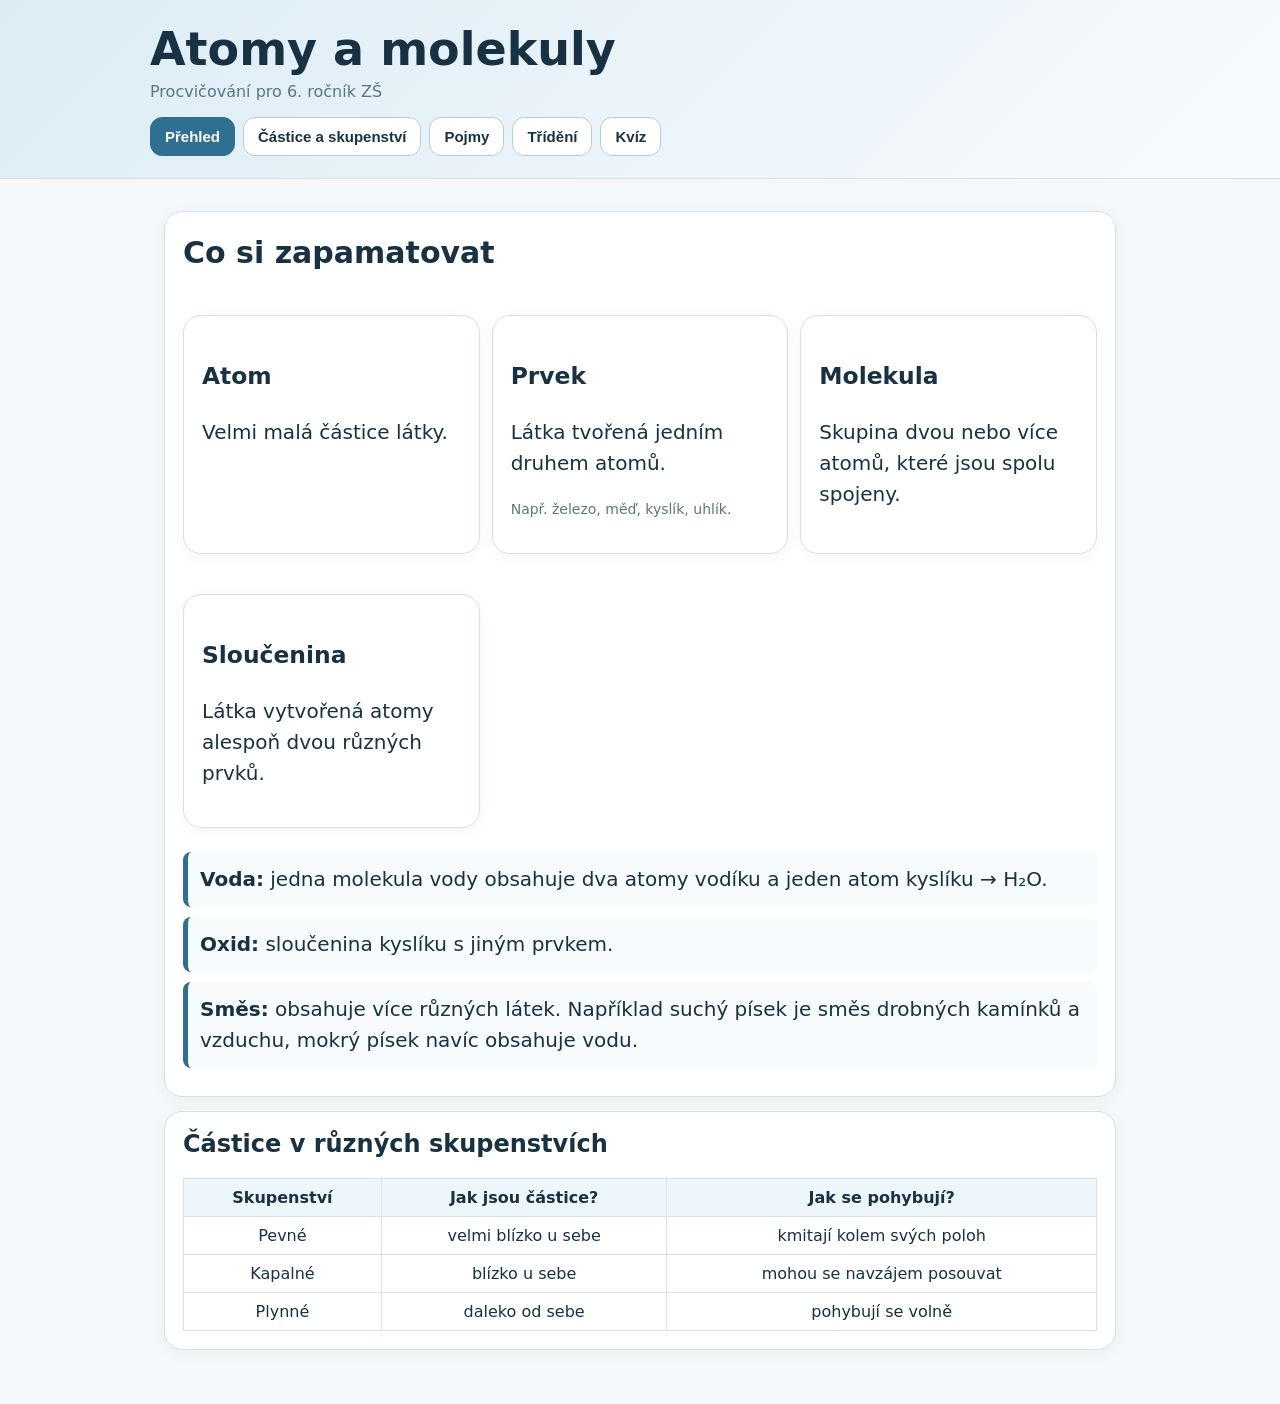
==== atomy.html @ cc0a63c5 "Create atomy.html" ====
<!doctype html>
<html lang="cs">
<head>
<meta charset="utf-8">
<meta name="viewport" content="width=device-width,initial-scale=1">
<title>Atomy a molekuly – procvičování 6. ročník</title>
<style>
:root{--bg:#f4f8fb;--card:#fff;--ink:#183243;--muted:#5f7482;--accent:#2f6f91;--accent2:#dcecf5;--ok:#e8f5ea;--bad:#fdecec;--line:#d6e1e8}
*{box-sizing:border-box}body{margin:0;font-family:system-ui,-apple-system,Segoe UI,Roboto,Arial,sans-serif;background:var(--bg);color:var(--ink)}
header{background:linear-gradient(135deg,#dcecf5,#f8fbfd);border-bottom:1px solid var(--line);padding:22px 16px}header .wrap,main{max-width:980px;margin:auto}
h1{margin:0 0 6px;font-size:clamp(28px,5vw,46px)}.subtitle{color:var(--muted)}nav{display:flex;gap:8px;flex-wrap:wrap;margin-top:16px}
button{border:1px solid #b8ccd8;background:#fff;color:var(--ink);padding:10px 14px;border-radius:12px;font-weight:700;cursor:pointer;font-size:15px}button:hover{background:#eef6fa}button.active{background:var(--accent);color:#fff;border-color:var(--accent)}
main{padding:18px 14px 40px}.panel{display:none}.panel.active{display:block}.card{background:var(--card);border:1px solid var(--line);border-radius:18px;padding:18px;margin:14px 0;box-shadow:0 3px 14px rgba(30,70,90,.05)}
h2{margin-top:0}.grid{display:grid;grid-template-columns:repeat(auto-fit,minmax(230px,1fr));gap:12px}.big{font-size:20px;line-height:1.55}.example{padding:12px;border-left:5px solid var(--accent);background:#f7fbfd;border-radius:8px;margin:10px 0}
.question{font-size:22px;font-weight:800;margin:8px 0 16px}.answers{display:grid;gap:10px}.answer{width:100%;text-align:left}.feedback{margin-top:14px;padding:12px;border-radius:12px;display:none}.feedback.ok{display:block;background:var(--ok);border:1px solid #b9dfbf}.feedback.bad{display:block;background:var(--bad);border:1px solid #efc3c3}.row{display:flex;gap:10px;flex-wrap:wrap;align-items:center}.score{font-weight:800;margin-left:auto}
.particle-box{height:260px;background:#fbfdff;border:1px solid var(--line);border-radius:16px;position:relative;overflow:hidden}.particle{position:absolute;width:18px;height:18px;border-radius:50%;background:#679ab6;border:2px solid #426f88}.state-buttons{display:flex;gap:8px;flex-wrap:wrap;margin-bottom:12px}.state-note{font-weight:700;color:var(--muted);margin-top:10px}.small{font-size:14px;color:var(--muted)}
table{width:100%;border-collapse:collapse}th,td{border:1px solid var(--line);padding:9px;text-align:center}th{background:#edf6fa}@media(max-width:600px){.score{width:100%;margin-left:0}button{flex:1}}
</style>
</head>
<body>
<header><div class="wrap"><h1>Atomy a molekuly</h1><div class="subtitle">Procvičování pro 6. ročník ZŠ</div><nav>
<button class="tab active" data-tab="prehled">Přehled</button><button class="tab" data-tab="castice">Částice a skupenství</button><button class="tab" data-tab="pojmy">Pojmy</button><button class="tab" data-tab="trideni">Třídění</button><button class="tab" data-tab="quiz">Kvíz</button>
</nav></div></header>
<main>
<section id="prehled" class="panel active">
<div class="card big"><h2>Co si zapamatovat</h2><div class="grid">
<div class="card"><h3>Atom</h3><p>Velmi malá částice látky.</p></div>
<div class="card"><h3>Prvek</h3><p>Látka tvořená jedním druhem atomů.</p><p class="small">Např. železo, měď, kyslík, uhlík.</p></div>
<div class="card"><h3>Molekula</h3><p>Skupina dvou nebo více atomů, které jsou spolu spojeny.</p></div>
<div class="card"><h3>Sloučenina</h3><p>Látka vytvořená atomy alespoň dvou různých prvků.</p></div>
</div>
<div class="example"><b>Voda:</b> jedna molekula vody obsahuje dva atomy vodíku a jeden atom kyslíku → H₂O.</div>
<div class="example"><b>Oxid:</b> sloučenina kyslíku s jiným prvkem.</div>
<div class="example"><b>Směs:</b> obsahuje více různých látek. Například suchý písek je směs drobných kamínků a vzduchu, mokrý písek navíc obsahuje vodu.</div></div>
<div class="card"><h2>Částice v různých skupenstvích</h2><table><tr><th>Skupenství</th><th>Jak jsou částice?</th><th>Jak se pohybují?</th></tr><tr><td>Pevné</td><td>velmi blízko u sebe</td><td>kmitají kolem svých poloh</td></tr><tr><td>Kapalné</td><td>blízko u sebe</td><td>mohou se navzájem posouvat</td></tr><tr><td>Plynné</td><td>daleko od sebe</td><td>pohybují se volně</td></tr></table></div>
</section>
<section id="castice" class="panel"><div class="card"><h2>Model částic</h2><p>Vyber skupenství a sleduj jednoduchý model pohybu částic.</p><div class="state-buttons"><button onclick="setState('solid')">Pevné</button><button onclick="setState('liquid')">Kapalné</button><button onclick="setState('gas')">Plynné</button></div><div id="particleBox" class="particle-box"></div><div id="stateNote" class="state-note"></div></div></section>
<section id="pojmy" class="panel"><div class="card"><div class="row"><h2 style="margin:0">Co znamená pojem?</h2><div id="termScore" class="score">0 / 0</div></div><div id="termQuestion" class="question"></div><div id="termAnswers" class="answers"></div><div id="termFeedback" class="feedback"></div><div class="row" style="margin-top:14px"><button onclick="nextTerm()">Další otázka</button></div></div></section>
<section id="trideni" class="panel"><div class="card"><h2>Zařaď správně</h2><p>Rozhodni, zda jde o prvek, sloučeninu, nebo směs.</p><div id="sortItem" class="question"></div><div class="grid"><button onclick="sortAnswer('prvek')">Prvek</button><button onclick="sortAnswer('sloucenina')">Sloučenina</button><button onclick="sortAnswer('smes')">Směs</button></div><div id="sortFeedback" class="feedback"></div><div class="row" style="margin-top:14px"><button onclick="nextSort()">Další</button><div id="sortScore" class="score">0 / 0</div></div></div></section>
<section id="quiz" class="panel"><div class="card"><div class="row"><h2 style="margin:0">Závěrečný kvíz</h2><div id="quizScore" class="score">0 / 0</div></div><div id="quizQuestion" class="question"></div><div id="quizAnswers" class="answers"></div><div id="quizFeedback" class="feedback"></div><div class="row" style="margin-top:14px"><button onclick="nextQuiz()">Další otázka</button><button onclick="resetQuiz()">Začít znovu</button></div></div></section>
</main>
<script>
const tabs=[...document.querySelectorAll('.tab')];tabs.forEach(b=>b.addEventListener('click',()=>{tabs.forEach(x=>x.classList.remove('active'));document.querySelectorAll('.panel').forEach(x=>x.classList.remove('active'));b.classList.add('active');document.getElementById(b.dataset.tab).classList.add('active')}));
let particleTimer=null;function setState(state){clearInterval(particleTimer);const box=document.getElementById('particleBox');box.innerHTML='';const w=box.clientWidth,h=box.clientHeight,parts=[],n=state==='gas'?20:35;for(let i=0;i<n;i++){const p=document.createElement('div');p.className='particle';let x,y,vx,vy;if(state==='solid'){const cols=7;x=25+(i%cols)*45;y=25+Math.floor(i/cols)*42;vx=(Math.random()-.5)*.7;vy=(Math.random()-.5)*.7}else if(state==='liquid'){x=15+Math.random()*(w-45);y=h*.42+Math.random()*(h*.52-30);vx=(Math.random()-.5)*1.4;vy=(Math.random()-.5)*1.1}else{x=10+Math.random()*(w-40);y=10+Math.random()*(h-40);vx=(Math.random()-.5)*3;vy=(Math.random()-.5)*3}p.style.left=x+'px';p.style.top=y+'px';box.appendChild(p);parts.push({el:p,x,y,vx,vy,x0:x,y0:y})}document.getElementById('stateNote').textContent={solid:'Částice jsou těsně u sebe a jen kmitají kolem svých poloh.',liquid:'Částice jsou blízko u sebe, ale mohou se navzájem posouvat.',gas:'Částice jsou daleko od sebe a volně se pohybují po celém prostoru.'}[state];particleTimer=setInterval(()=>{const W=box.clientWidth,H=box.clientHeight;parts.forEach(a=>{if(state==='solid'){a.x=a.x0+Math.sin(Date.now()/120+a.x0)*2.8;a.y=a.y0+Math.cos(Date.now()/130+a.y0)*2.8}else{a.x+=a.vx;a.y+=a.vy;if(a.x<2||a.x>W-22)a.vx*=-1;if(a.y<2||a.y>H-22)a.vy*=-1;if(state==='liquid'&&a.y<H*.38){a.y=H*.38;a.vy=Math.abs(a.vy)}}a.el.style.left=a.x+'px';a.el.style.top=a.y+'px'})},30)}setTimeout(()=>setState('solid'),50);
const termQs=[{q:'Co je atom?',a:['Velmi malá částice látky','Jiný název pro těleso','Druh skupenství'],c:0,e:'Atom je velmi malá stavební částice látky.'},{q:'Co je prvek?',a:['Směs několika látek','Látka tvořená jedním druhem atomů','Skupina různých těles'],c:1,e:'Prvek je látka tvořená jedním druhem atomů.'},{q:'Co je molekula?',a:['Skupina spojených atomů','Jeden jediný neutron','Pevné těleso'],c:0,e:'Molekula je skupina dvou nebo více spojených atomů.'},{q:'Co je sloučenina?',a:['Látka z atomů alespoň dvou různých prvků','Každá směs','Jen plyn'],c:0,e:'Sloučenina je čistá látka vytvořená z více druhů atomů.'},{q:'Co je oxid?',a:['Sloučenina kyslíku s jiným prvkem','Molekula vody','Každý plyn'],c:0,e:'Oxid je sloučenina kyslíku s jiným prvkem.'}];
let ti=-1,tRight=0,tTotal=0,tLocked=false;function nextTerm(){ti=(ti+1)%termQs.length;tLocked=false;const x=termQs[ti];document.getElementById('termQuestion').textContent=x.q;const a=document.getElementById('termAnswers');a.innerHTML='';x.a.forEach((txt,i)=>{const b=document.createElement('button');b.className='answer';b.textContent=txt;b.onclick=()=>answerTerm(i);a.appendChild(b)});document.getElementById('termFeedback').className='feedback'}function answerTerm(i){if(tLocked)return;tLocked=true;tTotal++;const x=termQs[ti],f=document.getElementById('termFeedback');if(i===x.c){tRight++;f.className='feedback ok';f.textContent='Správně. '+x.e}else{f.className='feedback bad';f.textContent='Ještě ne. '+x.e}document.getElementById('termScore').textContent=tRight+' / '+tTotal}nextTerm();
const sortQs=[['železo','prvek'],['měď','prvek'],['kyslík','prvek'],['uhlík','prvek'],['voda','sloucenina'],['oxid uhličitý','sloucenina'],['vzduch','smes'],['žula','smes'],['suchý písek','smes'],['mokré bláto','smes']];let si=-1,sRight=0,sTotal=0,sLocked=false;function nextSort(){si=(si+1)%sortQs.length;sLocked=false;document.getElementById('sortItem').textContent=sortQs[si][0];document.getElementById('sortFeedback').className='feedback'}function sortAnswer(a){if(sLocked)return;sLocked=true;sTotal++;const ok=a===sortQs[si][1],f=document.getElementById('sortFeedback');if(ok){sRight++;f.className='feedback ok';f.textContent='Správně.'}else{f.className='feedback bad';f.textContent='Nesprávně. Správně je: '+({prvek:'prvek',sloucenina:'sloučenina',smes:'směs'}[sortQs[si][1]])+'.'}document.getElementById('sortScore').textContent=sRight+' / '+sTotal}nextSort();
const quizQs=[{q:'Které tvrzení o částicích pevné látky je správné?',a:['Jsou daleko od sebe','Jsou těsně u sebe a kmitají kolem svých poloh','Volně létají po celé nádobě'],c:1,e:'V pevné látce jsou částice velmi blízko u sebe a kmitají.'},{q:'Jak se chovají částice kapaliny?',a:['Mohou se navzájem posouvat','Jsou pevně uzamčené na místě','Jsou velmi daleko od sebe'],c:0,e:'Částice kapaliny jsou blízko u sebe, ale mohou se navzájem posouvat.'},{q:'Proč může plyn snadno měnit objem?',a:['Protože jeho částice jsou daleko od sebe','Protože nemá žádné částice','Protože je vždy teplý'],c:0,e:'Mezi částicemi plynu jsou velké mezery.'},{q:'Co tvoří molekulu vody H₂O?',a:['2 atomy kyslíku a 1 atom vodíku','2 atomy vodíku a 1 atom kyslíku','3 atomy vodíku'],c:1,e:'H₂O znamená dva atomy vodíku a jeden atom kyslíku.'},{q:'Která možnost je prvek?',a:['voda','žula','měď'],c:2,e:'Měď je chemický prvek.'},{q:'Která možnost je směs?',a:['vzduch','kyslík','železo'],c:0,e:'Vzduch je směs několika plynů.'},{q:'Která možnost je sloučenina?',a:['uhlík','voda','měď'],c:1,e:'Voda je sloučenina vodíku a kyslíku.'},{q:'Co je molekula?',a:['Jedna libovolná částice bez vazby','Skupina spojených atomů','Velmi malé těleso viditelné okem'],c:1,e:'Molekula je skupina atomů, které jsou spolu spojeny.'},{q:'Jaký je rozdíl mezi prvkem a sloučeninou?',a:['Prvek má jeden druh atomů, sloučenina více druhů','Žádný','Prvek je vždy pevný'],c:0,e:'Prvek tvoří jeden druh atomů, sloučeninu atomy více prvků.'},{q:'Co je oxid?',a:['Každá směs plynů','Sloučenina kyslíku s jiným prvkem','Jiný název pro atom'],c:1,e:'Oxid je sloučenina kyslíku s jiným prvkem.'}];let qi=-1,qRight=0,qTotal=0,qLocked=false;function nextQuiz(){qi=(qi+1)%quizQs.length;qLocked=false;const x=quizQs[qi];document.getElementById('quizQuestion').textContent=(qi+1)+'. '+x.q;const a=document.getElementById('quizAnswers');a.innerHTML='';x.a.forEach((txt,i)=>{const b=document.createElement('button');b.className='answer';b.textContent=txt;b.onclick=()=>answerQuiz(i);a.appendChild(b)});document.getElementById('quizFeedback').className='feedback'}function answerQuiz(i){if(qLocked)return;qLocked=true;qTotal++;const x=quizQs[qi],f=document.getElementById('quizFeedback');if(i===x.c){qRight++;f.className='feedback ok';f.textContent='Správně. '+x.e}else{f.className='feedback bad';f.textContent='Nesprávně. '+x.e}document.getElementById('quizScore').textContent=qRight+' / '+qTotal}function resetQuiz(){qi=-1;qRight=0;qTotal=0;document.getElementById('quizScore').textContent='0 / 0';nextQuiz()}nextQuiz();
</script>
</body></html>
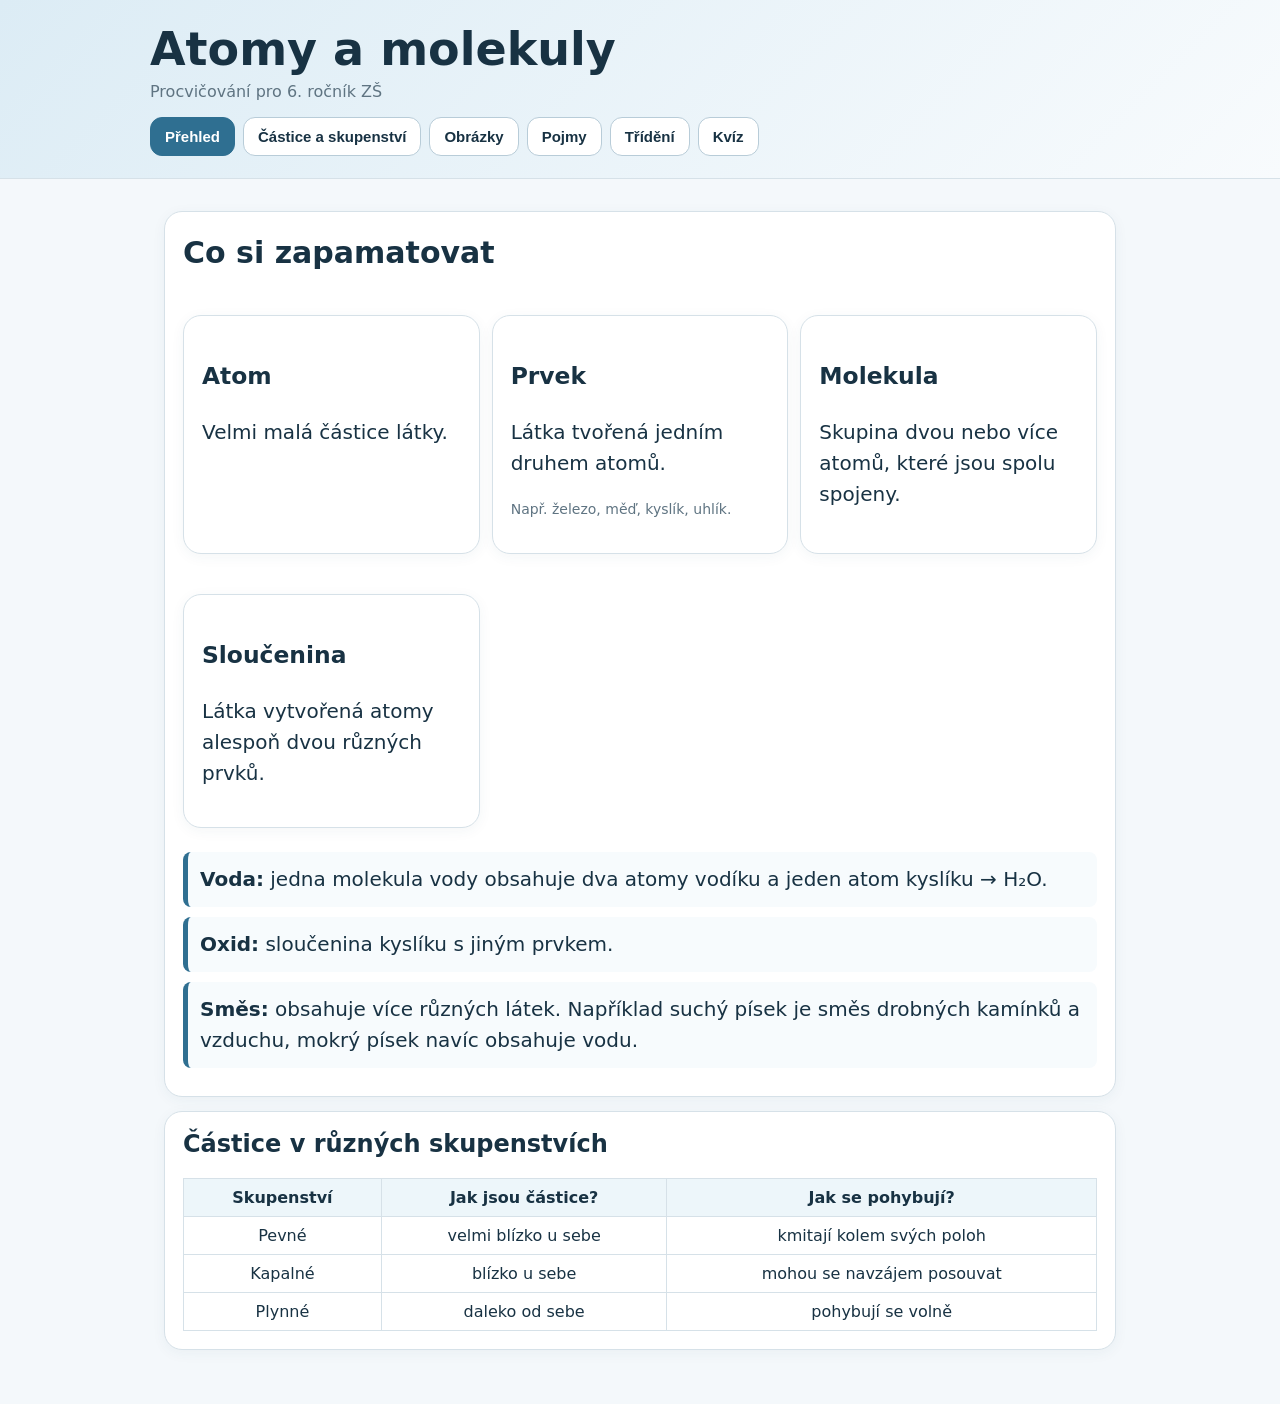
==== commit 54bde67d: "Update atomy.html" ====
--- a/atomy.html
+++ b/atomy.html
@@ -15,11 +15,16 @@
 .question{font-size:22px;font-weight:800;margin:8px 0 16px}.answers{display:grid;gap:10px}.answer{width:100%;text-align:left}.feedback{margin-top:14px;padding:12px;border-radius:12px;display:none}.feedback.ok{display:block;background:var(--ok);border:1px solid #b9dfbf}.feedback.bad{display:block;background:var(--bad);border:1px solid #efc3c3}.row{display:flex;gap:10px;flex-wrap:wrap;align-items:center}.score{font-weight:800;margin-left:auto}
 .particle-box{height:260px;background:#fbfdff;border:1px solid var(--line);border-radius:16px;position:relative;overflow:hidden}.particle{position:absolute;width:18px;height:18px;border-radius:50%;background:#679ab6;border:2px solid #426f88}.state-buttons{display:flex;gap:8px;flex-wrap:wrap;margin-bottom:12px}.state-note{font-weight:700;color:var(--muted);margin-top:10px}.small{font-size:14px;color:var(--muted)}
 table{width:100%;border-collapse:collapse}th,td{border:1px solid var(--line);padding:9px;text-align:center}th{background:#edf6fa}@media(max-width:600px){.score{width:100%;margin-left:0}button{flex:1}}
+
+.iframe-grid{display:grid;grid-template-columns:repeat(auto-fit,minmax(280px,1fr));gap:14px}
+.visual-frame{width:100%;height:330px;border:1px solid var(--line);border-radius:16px;background:#fff}
+.visual-caption{font-weight:800;margin:8px 2px 0}
+.visual-note{font-size:14px;color:var(--muted);margin:3px 2px 0}
 </style>
 </head>
 <body>
 <header><div class="wrap"><h1>Atomy a molekuly</h1><div class="subtitle">Procvičování pro 6. ročník ZŠ</div><nav>
-<button class="tab active" data-tab="prehled">Přehled</button><button class="tab" data-tab="castice">Částice a skupenství</button><button class="tab" data-tab="pojmy">Pojmy</button><button class="tab" data-tab="trideni">Třídění</button><button class="tab" data-tab="quiz">Kvíz</button>
+<button class="tab active" data-tab="prehled">Přehled</button><button class="tab" data-tab="castice">Částice a skupenství</button><button class="tab" data-tab="obrazky">Obrázky</button><button class="tab" data-tab="pojmy">Pojmy</button><button class="tab" data-tab="trideni">Třídění</button><button class="tab" data-tab="quiz">Kvíz</button>
 </nav></div></header>
 <main>
 <section id="prehled" class="panel active">
@@ -35,6 +40,107 @@
 <div class="card"><h2>Částice v různých skupenstvích</h2><table><tr><th>Skupenství</th><th>Jak jsou částice?</th><th>Jak se pohybují?</th></tr><tr><td>Pevné</td><td>velmi blízko u sebe</td><td>kmitají kolem svých poloh</td></tr><tr><td>Kapalné</td><td>blízko u sebe</td><td>mohou se navzájem posouvat</td></tr><tr><td>Plynné</td><td>daleko od sebe</td><td>pohybují se volně</td></tr></table></div>
 </section>
 <section id="castice" class="panel"><div class="card"><h2>Model částic</h2><p>Vyber skupenství a sleduj jednoduchý model pohybu částic.</p><div class="state-buttons"><button onclick="setState('solid')">Pevné</button><button onclick="setState('liquid')">Kapalné</button><button onclick="setState('gas')">Plynné</button></div><div id="particleBox" class="particle-box"></div><div id="stateNote" class="state-note"></div></div></section>
+
+<section id="obrazky" class="panel">
+  <div class="card">
+    <h2>Obrázky a modely</h2>
+    <p>Každý obrázek je vložený do samostatného <b>iframe</b>. Jsou to vlastní schematické modely, takže aplikace nepotřebuje načítat obrázky z cizích webů.</p>
+    <div class="iframe-grid">
+      <div><iframe class="visual-frame" loading="lazy" title="Model atomu" sandbox="" srcdoc="&lt;!doctype html&gt;
+&lt;html lang=&quot;cs&quot;&gt;&lt;head&gt;&lt;meta charset=&quot;utf-8&quot;&gt;
+&lt;style&gt;
+*{box-sizing:border-box} body{margin:0;font-family:Arial,sans-serif;background:#fbfdff;color:#183243}
+.wrap{height:100vh;display:flex;flex-direction:column;align-items:center;justify-content:center;padding:12px}
+h2{margin:0 0 8px;font-size:20px} p{margin:8px 0 0;text-align:center;font-size:14px;line-height:1.35;color:#536b79}
+svg{width:100%;max-width:420px;height:220px}
+.label{font:700 16px Arial;fill:#183243} .small{font:13px Arial;fill:#536b79}
+&lt;/style&gt;&lt;/head&gt;&lt;body&gt;&lt;div class=&quot;wrap&quot;&gt;&lt;h2&gt;Model atomu&lt;/h2&gt;
+&lt;svg viewBox=&quot;0 0 420 220&quot; role=&quot;img&quot; aria-label=&quot;Jednoduchý model atomu&quot;&gt;
+  &lt;ellipse cx=&quot;210&quot; cy=&quot;112&quot; rx=&quot;130&quot; ry=&quot;46&quot; fill=&quot;none&quot; stroke=&quot;#7aa6bd&quot; stroke-width=&quot;3&quot;/&gt;
+  &lt;ellipse cx=&quot;210&quot; cy=&quot;112&quot; rx=&quot;130&quot; ry=&quot;46&quot; fill=&quot;none&quot; stroke=&quot;#7aa6bd&quot; stroke-width=&quot;3&quot; transform=&quot;rotate(60 210 112)&quot;/&gt;
+  &lt;ellipse cx=&quot;210&quot; cy=&quot;112&quot; rx=&quot;130&quot; ry=&quot;46&quot; fill=&quot;none&quot; stroke=&quot;#7aa6bd&quot; stroke-width=&quot;3&quot; transform=&quot;rotate(-60 210 112)&quot;/&gt;
+  &lt;circle cx=&quot;210&quot; cy=&quot;112&quot; r=&quot;30&quot; fill=&quot;#e96f5d&quot;/&gt;
+  &lt;circle cx=&quot;200&quot; cy=&quot;104&quot; r=&quot;9&quot; fill=&quot;#f5c451&quot;/&gt;&lt;circle cx=&quot;220&quot; cy=&quot;102&quot; r=&quot;9&quot; fill=&quot;#f5c451&quot;/&gt;&lt;circle cx=&quot;210&quot; cy=&quot;122&quot; r=&quot;9&quot; fill=&quot;#f5c451&quot;/&gt;
+  &lt;circle cx=&quot;340&quot; cy=&quot;112&quot; r=&quot;9&quot; fill=&quot;#4b8fbd&quot;/&gt;
+  &lt;circle cx=&quot;145&quot; cy=&quot;0&quot; r=&quot;9&quot; fill=&quot;#4b8fbd&quot; transform=&quot;rotate(60 210 112)&quot;/&gt;
+  &lt;circle cx=&quot;145&quot; cy=&quot;0&quot; r=&quot;9&quot; fill=&quot;#4b8fbd&quot; transform=&quot;rotate(-60 210 112)&quot;/&gt;
+  &lt;text x=&quot;210&quot; y=&quot;170&quot; text-anchor=&quot;middle&quot; class=&quot;small&quot;&gt;schematický model atomu&lt;/text&gt;
+&lt;/svg&gt;
+&lt;p&gt;Atom je velmi malá částice látky. Obrázek je pouze zjednodušený model.&lt;/p&gt;&lt;/div&gt;&lt;/body&gt;&lt;/html&gt;"></iframe><div class="visual-caption">Model atomu</div><div class="visual-note">Atom je velmi malá částice látky. Obrázek je pouze zjednodušený model.</div></div><div><iframe class="visual-frame" loading="lazy" title="Molekula vody" sandbox="" srcdoc="&lt;!doctype html&gt;
+&lt;html lang=&quot;cs&quot;&gt;&lt;head&gt;&lt;meta charset=&quot;utf-8&quot;&gt;
+&lt;style&gt;
+*{box-sizing:border-box} body{margin:0;font-family:Arial,sans-serif;background:#fbfdff;color:#183243}
+.wrap{height:100vh;display:flex;flex-direction:column;align-items:center;justify-content:center;padding:12px}
+h2{margin:0 0 8px;font-size:20px} p{margin:8px 0 0;text-align:center;font-size:14px;line-height:1.35;color:#536b79}
+svg{width:100%;max-width:420px;height:220px}
+.label{font:700 16px Arial;fill:#183243} .small{font:13px Arial;fill:#536b79}
+&lt;/style&gt;&lt;/head&gt;&lt;body&gt;&lt;div class=&quot;wrap&quot;&gt;&lt;h2&gt;Molekula vody&lt;/h2&gt;
+&lt;svg viewBox=&quot;0 0 420 220&quot; role=&quot;img&quot; aria-label=&quot;Model molekuly vody&quot;&gt;
+  &lt;line x1=&quot;210&quot; y1=&quot;115&quot; x2=&quot;125&quot; y2=&quot;65&quot; stroke=&quot;#7896a8&quot; stroke-width=&quot;14&quot; stroke-linecap=&quot;round&quot;/&gt;
+  &lt;line x1=&quot;210&quot; y1=&quot;115&quot; x2=&quot;295&quot; y2=&quot;65&quot; stroke=&quot;#7896a8&quot; stroke-width=&quot;14&quot; stroke-linecap=&quot;round&quot;/&gt;
+  &lt;circle cx=&quot;210&quot; cy=&quot;120&quot; r=&quot;48&quot; fill=&quot;#e85f53&quot;/&gt;
+  &lt;circle cx=&quot;118&quot; cy=&quot;60&quot; r=&quot;32&quot; fill=&quot;#f2f4f5&quot; stroke=&quot;#b8c8d2&quot; stroke-width=&quot;3&quot;/&gt;
+  &lt;circle cx=&quot;302&quot; cy=&quot;60&quot; r=&quot;32&quot; fill=&quot;#f2f4f5&quot; stroke=&quot;#b8c8d2&quot; stroke-width=&quot;3&quot;/&gt;
+  &lt;text x=&quot;210&quot; y=&quot;127&quot; text-anchor=&quot;middle&quot; class=&quot;label&quot; fill=&quot;white&quot;&gt;O&lt;/text&gt;
+  &lt;text x=&quot;118&quot; y=&quot;67&quot; text-anchor=&quot;middle&quot; class=&quot;label&quot;&gt;H&lt;/text&gt;
+  &lt;text x=&quot;302&quot; y=&quot;67&quot; text-anchor=&quot;middle&quot; class=&quot;label&quot;&gt;H&lt;/text&gt;
+  &lt;text x=&quot;210&quot; y=&quot;200&quot; text-anchor=&quot;middle&quot; class=&quot;label&quot;&gt;H₂O = 2× vodík + 1× kyslík&lt;/text&gt;
+&lt;/svg&gt;
+&lt;p&gt;Jedna molekula vody obsahuje dva atomy vodíku a jeden atom kyslíku.&lt;/p&gt;&lt;/div&gt;&lt;/body&gt;&lt;/html&gt;"></iframe><div class="visual-caption">Molekula vody</div><div class="visual-note">Jedna molekula vody obsahuje dva atomy vodíku a jeden atom kyslíku.</div></div><div><iframe class="visual-frame" loading="lazy" title="Částice a skupenství" sandbox="" srcdoc="&lt;!doctype html&gt;
+&lt;html lang=&quot;cs&quot;&gt;&lt;head&gt;&lt;meta charset=&quot;utf-8&quot;&gt;
+&lt;style&gt;
+*{box-sizing:border-box} body{margin:0;font-family:Arial,sans-serif;background:#fbfdff;color:#183243}
+.wrap{height:100vh;display:flex;flex-direction:column;align-items:center;justify-content:center;padding:12px}
+h2{margin:0 0 8px;font-size:20px} p{margin:8px 0 0;text-align:center;font-size:14px;line-height:1.35;color:#536b79}
+svg{width:100%;max-width:420px;height:220px}
+.label{font:700 16px Arial;fill:#183243} .small{font:13px Arial;fill:#536b79}
+&lt;/style&gt;&lt;/head&gt;&lt;body&gt;&lt;div class=&quot;wrap&quot;&gt;&lt;h2&gt;Částice a skupenství&lt;/h2&gt;
+&lt;svg viewBox=&quot;0 0 420 220&quot; role=&quot;img&quot; aria-label=&quot;Částice v pevném, kapalném a plynném skupenství&quot;&gt;
+  &lt;rect x=&quot;8&quot; y=&quot;28&quot; width=&quot;125&quot; height=&quot;150&quot; rx=&quot;10&quot; fill=&quot;#f4f9fc&quot; stroke=&quot;#b8ccd8&quot;/&gt;
+  &lt;rect x=&quot;147&quot; y=&quot;28&quot; width=&quot;125&quot; height=&quot;150&quot; rx=&quot;10&quot; fill=&quot;#f4f9fc&quot; stroke=&quot;#b8ccd8&quot;/&gt;
+  &lt;rect x=&quot;286&quot; y=&quot;28&quot; width=&quot;125&quot; height=&quot;150&quot; rx=&quot;10&quot; fill=&quot;#f4f9fc&quot; stroke=&quot;#b8ccd8&quot;/&gt;
+  &lt;text x=&quot;70&quot; y=&quot;20&quot; text-anchor=&quot;middle&quot; class=&quot;label&quot;&gt;pevné&lt;/text&gt;
+  &lt;text x=&quot;209&quot; y=&quot;20&quot; text-anchor=&quot;middle&quot; class=&quot;label&quot;&gt;kapalné&lt;/text&gt;
+  &lt;text x=&quot;348&quot; y=&quot;20&quot; text-anchor=&quot;middle&quot; class=&quot;label&quot;&gt;plynné&lt;/text&gt;
+  &lt;g fill=&quot;#679ab6&quot; stroke=&quot;#426f88&quot;&gt;
+    &lt;circle cx=&quot;38&quot; cy=&quot;72&quot; r=&quot;11&quot;/&gt;&lt;circle cx=&quot;70&quot; cy=&quot;72&quot; r=&quot;11&quot;/&gt;&lt;circle cx=&quot;102&quot; cy=&quot;72&quot; r=&quot;11&quot;/&gt;
+    &lt;circle cx=&quot;38&quot; cy=&quot;104&quot; r=&quot;11&quot;/&gt;&lt;circle cx=&quot;70&quot; cy=&quot;104&quot; r=&quot;11&quot;/&gt;&lt;circle cx=&quot;102&quot; cy=&quot;104&quot; r=&quot;11&quot;/&gt;
+    &lt;circle cx=&quot;38&quot; cy=&quot;136&quot; r=&quot;11&quot;/&gt;&lt;circle cx=&quot;70&quot; cy=&quot;136&quot; r=&quot;11&quot;/&gt;&lt;circle cx=&quot;102&quot; cy=&quot;136&quot; r=&quot;11&quot;/&gt;
+    &lt;circle cx=&quot;170&quot; cy=&quot;126&quot; r=&quot;11&quot;/&gt;&lt;circle cx=&quot;202&quot; cy=&quot;131&quot; r=&quot;11&quot;/&gt;&lt;circle cx=&quot;235&quot; cy=&quot;123&quot; r=&quot;11&quot;/&gt;
+    &lt;circle cx=&quot;183&quot; cy=&quot;97&quot; r=&quot;11&quot;/&gt;&lt;circle cx=&quot;218&quot; cy=&quot;99&quot; r=&quot;11&quot;/&gt;&lt;circle cx=&quot;248&quot; cy=&quot;106&quot; r=&quot;11&quot;/&gt;
+    &lt;circle cx=&quot;166&quot; cy=&quot;153&quot; r=&quot;11&quot;/&gt;&lt;circle cx=&quot;199&quot; cy=&quot;157&quot; r=&quot;11&quot;/&gt;&lt;circle cx=&quot;233&quot; cy=&quot;151&quot; r=&quot;11&quot;/&gt;
+    &lt;circle cx=&quot;310&quot; cy=&quot;55&quot; r=&quot;11&quot;/&gt;&lt;circle cx=&quot;382&quot; cy=&quot;69&quot; r=&quot;11&quot;/&gt;&lt;circle cx=&quot;342&quot; cy=&quot;106&quot; r=&quot;11&quot;/&gt;
+    &lt;circle cx=&quot;302&quot; cy=&quot;146&quot; r=&quot;11&quot;/&gt;&lt;circle cx=&quot;389&quot; cy=&quot;151&quot; r=&quot;11&quot;/&gt;&lt;circle cx=&quot;365&quot; cy=&quot;42&quot; r=&quot;11&quot;/&gt;
+  &lt;/g&gt;
+&lt;/svg&gt;
+&lt;p&gt;Pevná látka: částice těsně u sebe. Kapalina: blízko u sebe a posouvají se. Plyn: částice daleko od sebe.&lt;/p&gt;&lt;/div&gt;&lt;/body&gt;&lt;/html&gt;"></iframe><div class="visual-caption">Částice a skupenství</div><div class="visual-note">Pevná látka: částice těsně u sebe. Kapalina: blízko u sebe a posouvají se. Plyn: částice daleko od sebe.</div></div><div><iframe class="visual-frame" loading="lazy" title="Prvek × sloučenina × směs" sandbox="" srcdoc="&lt;!doctype html&gt;
+&lt;html lang=&quot;cs&quot;&gt;&lt;head&gt;&lt;meta charset=&quot;utf-8&quot;&gt;
+&lt;style&gt;
+*{box-sizing:border-box} body{margin:0;font-family:Arial,sans-serif;background:#fbfdff;color:#183243}
+.wrap{height:100vh;display:flex;flex-direction:column;align-items:center;justify-content:center;padding:12px}
+h2{margin:0 0 8px;font-size:20px} p{margin:8px 0 0;text-align:center;font-size:14px;line-height:1.35;color:#536b79}
+svg{width:100%;max-width:420px;height:220px}
+.label{font:700 16px Arial;fill:#183243} .small{font:13px Arial;fill:#536b79}
+&lt;/style&gt;&lt;/head&gt;&lt;body&gt;&lt;div class=&quot;wrap&quot;&gt;&lt;h2&gt;Prvek × sloučenina × směs&lt;/h2&gt;
+&lt;svg viewBox=&quot;0 0 420 220&quot; role=&quot;img&quot; aria-label=&quot;Rozdíl mezi prvkem, sloučeninou a směsí&quot;&gt;
+  &lt;text x=&quot;70&quot; y=&quot;25&quot; text-anchor=&quot;middle&quot; class=&quot;label&quot;&gt;prvek&lt;/text&gt;
+  &lt;text x=&quot;210&quot; y=&quot;25&quot; text-anchor=&quot;middle&quot; class=&quot;label&quot;&gt;sloučenina&lt;/text&gt;
+  &lt;text x=&quot;350&quot; y=&quot;25&quot; text-anchor=&quot;middle&quot; class=&quot;label&quot;&gt;směs&lt;/text&gt;
+  &lt;rect x=&quot;10&quot; y=&quot;35&quot; width=&quot;120&quot; height=&quot;150&quot; rx=&quot;10&quot; fill=&quot;#f7fbfd&quot; stroke=&quot;#b8ccd8&quot;/&gt;
+  &lt;g fill=&quot;#679ab6&quot;&gt;&lt;circle cx=&quot;45&quot; cy=&quot;75&quot; r=&quot;14&quot;/&gt;&lt;circle cx=&quot;90&quot; cy=&quot;75&quot; r=&quot;14&quot;/&gt;&lt;circle cx=&quot;45&quot; cy=&quot;125&quot; r=&quot;14&quot;/&gt;&lt;circle cx=&quot;90&quot; cy=&quot;125&quot; r=&quot;14&quot;/&gt;&lt;/g&gt;
+  &lt;rect x=&quot;150&quot; y=&quot;35&quot; width=&quot;120&quot; height=&quot;150&quot; rx=&quot;10&quot; fill=&quot;#f7fbfd&quot; stroke=&quot;#b8ccd8&quot;/&gt;
+  &lt;g stroke=&quot;#7896a8&quot; stroke-width=&quot;6&quot;&gt;&lt;line x1=&quot;184&quot; y1=&quot;77&quot; x2=&quot;220&quot; y2=&quot;77&quot;/&gt;&lt;line x1=&quot;184&quot; y1=&quot;130&quot; x2=&quot;220&quot; y2=&quot;130&quot;/&gt;&lt;/g&gt;
+  &lt;circle cx=&quot;180&quot; cy=&quot;77&quot; r=&quot;14&quot; fill=&quot;#679ab6&quot;/&gt;&lt;circle cx=&quot;224&quot; cy=&quot;77&quot; r=&quot;14&quot; fill=&quot;#e85f53&quot;/&gt;
+  &lt;circle cx=&quot;180&quot; cy=&quot;130&quot; r=&quot;14&quot; fill=&quot;#679ab6&quot;/&gt;&lt;circle cx=&quot;224&quot; cy=&quot;130&quot; r=&quot;14&quot; fill=&quot;#e85f53&quot;/&gt;
+  &lt;rect x=&quot;290&quot; y=&quot;35&quot; width=&quot;120&quot; height=&quot;150&quot; rx=&quot;10&quot; fill=&quot;#f7fbfd&quot; stroke=&quot;#b8ccd8&quot;/&gt;
+  &lt;circle cx=&quot;320&quot; cy=&quot;72&quot; r=&quot;14&quot; fill=&quot;#679ab6&quot;/&gt;&lt;circle cx=&quot;372&quot; cy=&quot;62&quot; r=&quot;14&quot; fill=&quot;#e85f53&quot;/&gt;
+  &lt;circle cx=&quot;345&quot; cy=&quot;110&quot; r=&quot;14&quot; fill=&quot;#f5c451&quot;/&gt;&lt;circle cx=&quot;390&quot; cy=&quot;138&quot; r=&quot;14&quot; fill=&quot;#679ab6&quot;/&gt;
+  &lt;circle cx=&quot;315&quot; cy=&quot;150&quot; r=&quot;14&quot; fill=&quot;#e85f53&quot;/&gt;
+&lt;/svg&gt;
+&lt;p&gt;Stejná barva znamená stejný druh atomu. Sloučenina obsahuje spojené různé atomy, směs obsahuje různé částice vedle sebe.&lt;/p&gt;&lt;/div&gt;&lt;/body&gt;&lt;/html&gt;"></iframe><div class="visual-caption">Prvek × sloučenina × směs</div><div class="visual-note">Stejná barva znamená stejný druh atomu. Sloučenina obsahuje spojené různé atomy, směs obsahuje různé částice vedle sebe.</div></div>
+    </div>
+  </div>
+</section>
 <section id="pojmy" class="panel"><div class="card"><div class="row"><h2 style="margin:0">Co znamená pojem?</h2><div id="termScore" class="score">0 / 0</div></div><div id="termQuestion" class="question"></div><div id="termAnswers" class="answers"></div><div id="termFeedback" class="feedback"></div><div class="row" style="margin-top:14px"><button onclick="nextTerm()">Další otázka</button></div></div></section>
 <section id="trideni" class="panel"><div class="card"><h2>Zařaď správně</h2><p>Rozhodni, zda jde o prvek, sloučeninu, nebo směs.</p><div id="sortItem" class="question"></div><div class="grid"><button onclick="sortAnswer('prvek')">Prvek</button><button onclick="sortAnswer('sloucenina')">Sloučenina</button><button onclick="sortAnswer('smes')">Směs</button></div><div id="sortFeedback" class="feedback"></div><div class="row" style="margin-top:14px"><button onclick="nextSort()">Další</button><div id="sortScore" class="score">0 / 0</div></div></div></section>
 <section id="quiz" class="panel"><div class="card"><div class="row"><h2 style="margin:0">Závěrečný kvíz</h2><div id="quizScore" class="score">0 / 0</div></div><div id="quizQuestion" class="question"></div><div id="quizAnswers" class="answers"></div><div id="quizFeedback" class="feedback"></div><div class="row" style="margin-top:14px"><button onclick="nextQuiz()">Další otázka</button><button onclick="resetQuiz()">Začít znovu</button></div></div></section>
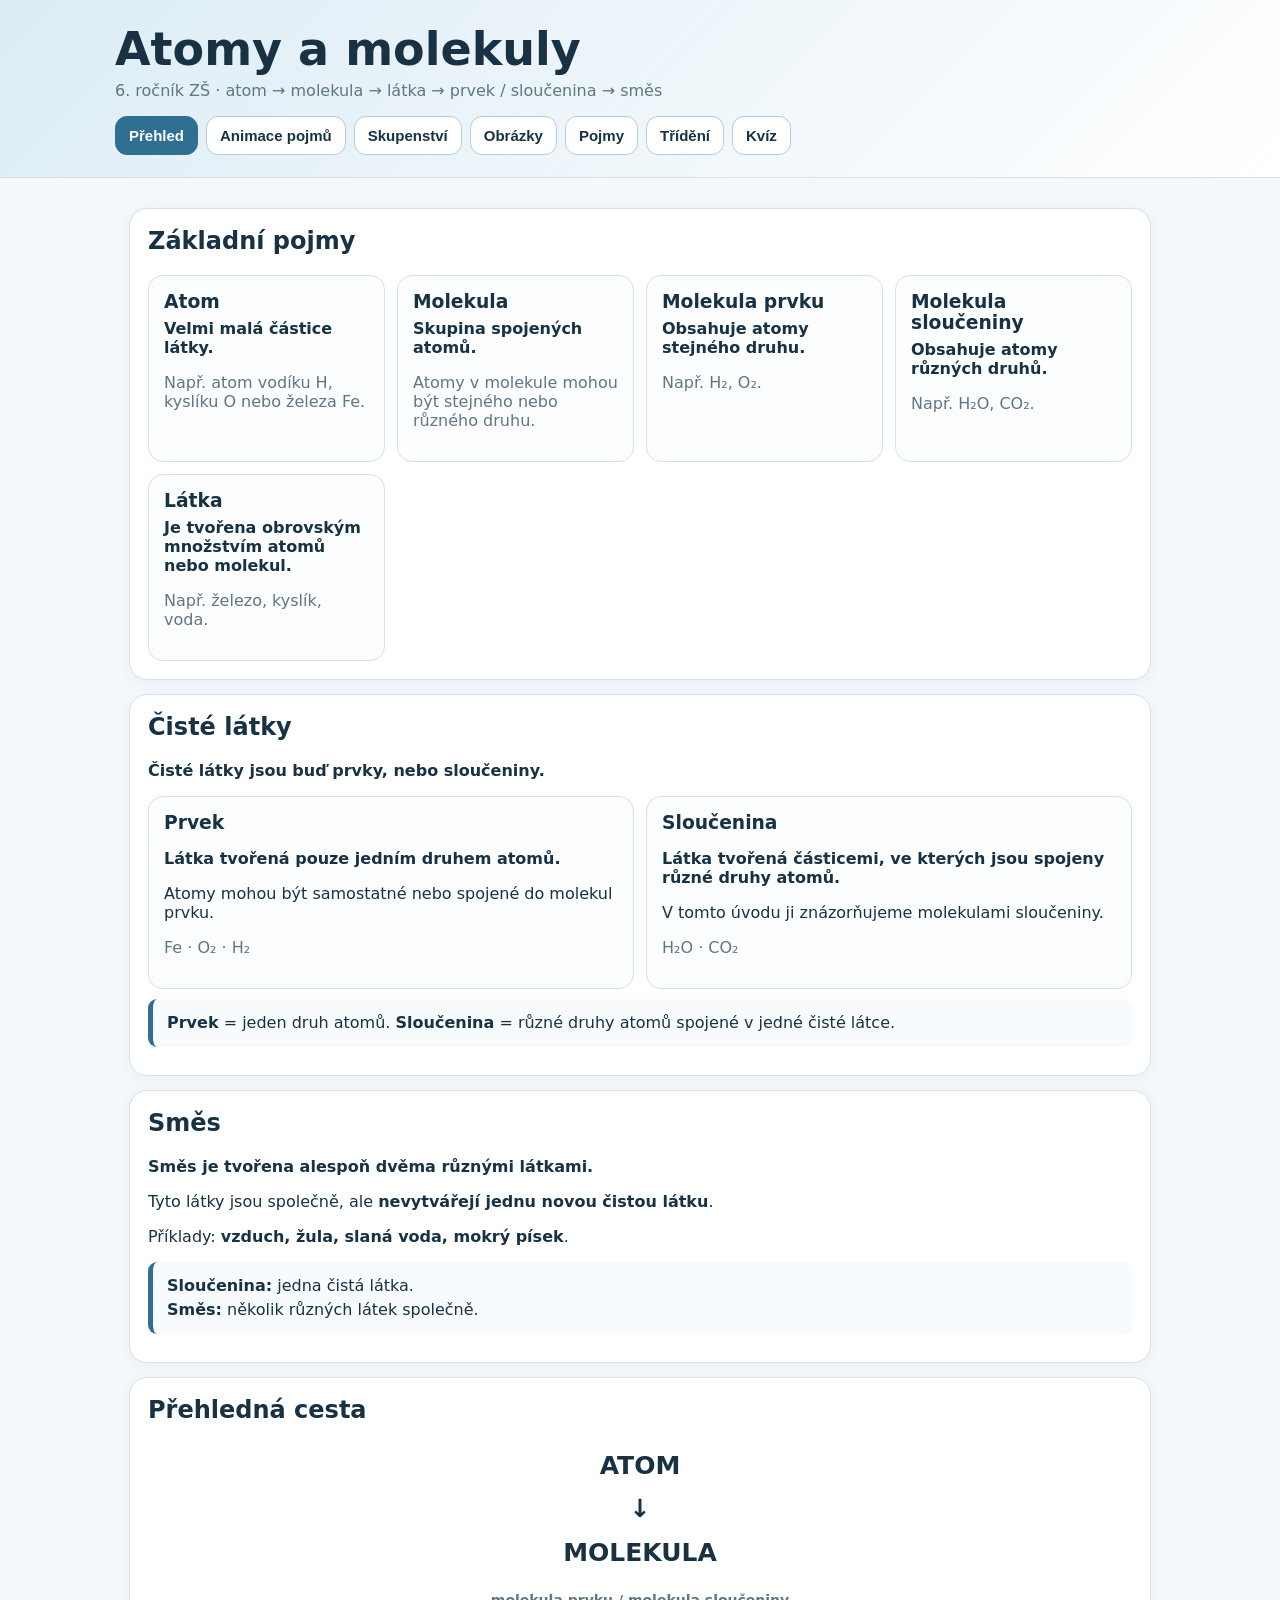
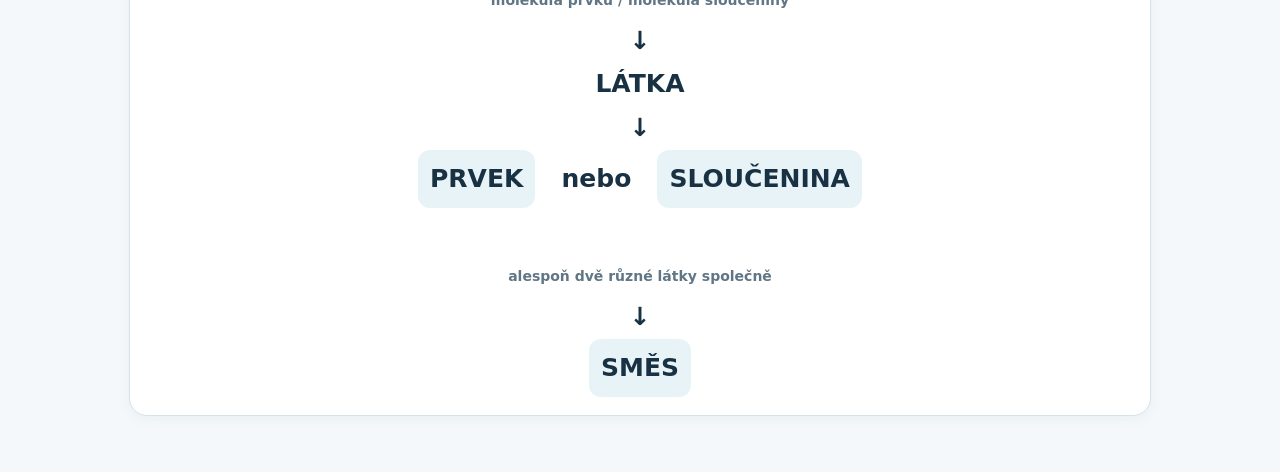
==== commit c28f97b6: "Aktualizace procvičování atomů a molekul" ====
--- a/atomy.html
+++ b/atomy.html
@@ -5,152 +5,66 @@
 <meta name="viewport" content="width=device-width,initial-scale=1">
 <title>Atomy a molekuly – procvičování 6. ročník</title>
 <style>
-:root{--bg:#f4f8fb;--card:#fff;--ink:#183243;--muted:#5f7482;--accent:#2f6f91;--accent2:#dcecf5;--ok:#e8f5ea;--bad:#fdecec;--line:#d6e1e8}
-*{box-sizing:border-box}body{margin:0;font-family:system-ui,-apple-system,Segoe UI,Roboto,Arial,sans-serif;background:var(--bg);color:var(--ink)}
-header{background:linear-gradient(135deg,#dcecf5,#f8fbfd);border-bottom:1px solid var(--line);padding:22px 16px}header .wrap,main{max-width:980px;margin:auto}
-h1{margin:0 0 6px;font-size:clamp(28px,5vw,46px)}.subtitle{color:var(--muted)}nav{display:flex;gap:8px;flex-wrap:wrap;margin-top:16px}
-button{border:1px solid #b8ccd8;background:#fff;color:var(--ink);padding:10px 14px;border-radius:12px;font-weight:700;cursor:pointer;font-size:15px}button:hover{background:#eef6fa}button.active{background:var(--accent);color:#fff;border-color:var(--accent)}
-main{padding:18px 14px 40px}.panel{display:none}.panel.active{display:block}.card{background:var(--card);border:1px solid var(--line);border-radius:18px;padding:18px;margin:14px 0;box-shadow:0 3px 14px rgba(30,70,90,.05)}
-h2{margin-top:0}.grid{display:grid;grid-template-columns:repeat(auto-fit,minmax(230px,1fr));gap:12px}.big{font-size:20px;line-height:1.55}.example{padding:12px;border-left:5px solid var(--accent);background:#f7fbfd;border-radius:8px;margin:10px 0}
-.question{font-size:22px;font-weight:800;margin:8px 0 16px}.answers{display:grid;gap:10px}.answer{width:100%;text-align:left}.feedback{margin-top:14px;padding:12px;border-radius:12px;display:none}.feedback.ok{display:block;background:var(--ok);border:1px solid #b9dfbf}.feedback.bad{display:block;background:var(--bad);border:1px solid #efc3c3}.row{display:flex;gap:10px;flex-wrap:wrap;align-items:center}.score{font-weight:800;margin-left:auto}
-.particle-box{height:260px;background:#fbfdff;border:1px solid var(--line);border-radius:16px;position:relative;overflow:hidden}.particle{position:absolute;width:18px;height:18px;border-radius:50%;background:#679ab6;border:2px solid #426f88}.state-buttons{display:flex;gap:8px;flex-wrap:wrap;margin-bottom:12px}.state-note{font-weight:700;color:var(--muted);margin-top:10px}.small{font-size:14px;color:var(--muted)}
-table{width:100%;border-collapse:collapse}th,td{border:1px solid var(--line);padding:9px;text-align:center}th{background:#edf6fa}@media(max-width:600px){.score{width:100%;margin-left:0}button{flex:1}}
-
-.iframe-grid{display:grid;grid-template-columns:repeat(auto-fit,minmax(280px,1fr));gap:14px}
-.visual-frame{width:100%;height:330px;border:1px solid var(--line);border-radius:16px;background:#fff}
-.visual-caption{font-weight:800;margin:8px 2px 0}
-.visual-note{font-size:14px;color:var(--muted);margin:3px 2px 0}
+:root{--bg:#f4f8fb;--card:#fff;--ink:#183243;--muted:#607684;--line:#d6e1e8;--accent:#2f6f91;--soft:#e8f3f8;--ok:#e8f6ea;--bad:#fdecec;--h:#5aa7d6;--o:#e96f5d;--x:#f2c14e;--metal:#8c9aa6;--bond:#6d8392}
+*{box-sizing:border-box}body{margin:0;font-family:system-ui,-apple-system,"Segoe UI",Arial,sans-serif;background:var(--bg);color:var(--ink)}header{padding:22px 16px;background:linear-gradient(135deg,#dcecf5,#fff);border-bottom:1px solid var(--line)}header .wrap,main{max-width:1050px;margin:auto}h1{margin:0 0 5px;font-size:clamp(29px,5vw,46px)}.subtitle,.muted{color:var(--muted)}nav{display:flex;gap:8px;flex-wrap:wrap;margin-top:16px}button{border:1px solid #b7ccd8;background:#fff;color:var(--ink);padding:10px 13px;border-radius:12px;font-weight:750;cursor:pointer;font-size:15px}button:hover{background:#eef6fa}button.active{background:var(--accent);color:#fff;border-color:var(--accent)}main{padding:16px 14px 42px}.panel{display:none}.panel.active{display:block}.card{background:var(--card);border:1px solid var(--line);border-radius:18px;padding:18px;margin:14px 0;box-shadow:0 3px 14px rgba(30,70,90,.05)}h2{margin-top:0}.grid{display:grid;grid-template-columns:repeat(auto-fit,minmax(225px,1fr));gap:12px}.mini{padding:15px;border:1px solid var(--line);border-radius:15px;background:#fbfdff}.mini h3{margin:0 0 7px}.example{padding:12px 14px;border-left:5px solid var(--accent);background:#f7fbfd;border-radius:9px;margin:10px 0;line-height:1.5}.road{text-align:center;font-weight:800;font-size:clamp(18px,3vw,25px);line-height:1.75}.pill{display:inline-block;padding:7px 12px;border-radius:12px;background:var(--soft)}.concept-buttons,.state-buttons{display:flex;gap:8px;flex-wrap:wrap;margin-bottom:12px}.concept-stage{min-height:330px;border:1px solid var(--line);border-radius:17px;background:#fbfdff;padding:14px;overflow:hidden}.scene{height:220px;position:relative}.atom{position:absolute;border-radius:50%;display:flex;align-items:center;justify-content:center;color:#fff;font-weight:800;box-shadow:0 2px 8px rgba(0,0,0,.12);animation:bob 2.5s ease-in-out infinite}.atom.s{width:32px;height:32px;font-size:12px}.atom.m{width:42px;height:42px}.atom.l{width:50px;height:50px;font-size:17px}.h{background:var(--h)}.o{background:var(--o)}.x{background:var(--x);color:#554000}.metal{background:var(--metal)}.bond{position:absolute;height:8px;background:var(--bond);border-radius:99px;transform-origin:left center}.label{position:absolute;font-size:14px;color:var(--muted);font-weight:750}@keyframes bob{0%,100%{transform:translateY(0)}50%{transform:translateY(-6px)}}.particle-box{height:260px;border:1px solid var(--line);border-radius:17px;background:#fbfdff;position:relative;overflow:hidden}.particle{position:absolute;width:18px;height:18px;border-radius:50%;background:#679ab6;border:2px solid #426f88}.feedback{display:none;margin-top:13px;padding:12px;border-radius:12px}.feedback.ok{display:block;background:var(--ok);border:1px solid #bddfc1}.feedback.bad{display:block;background:var(--bad);border:1px solid #efc5c5}.question{font-size:21px;font-weight:800;margin:10px 0 14px}.answers{display:grid;gap:9px}.answer{text-align:left;width:100%}.row{display:flex;gap:10px;align-items:center;flex-wrap:wrap}.score{margin-left:auto;font-weight:800}table{width:100%;border-collapse:collapse}th,td{border:1px solid var(--line);padding:9px;text-align:center}th{background:#edf6fa}.photo-grid{display:grid;grid-template-columns:repeat(auto-fit,minmax(270px,1fr));gap:14px}.photo-frame{width:100%;height:370px;border:1px solid var(--line);border-radius:16px;background:#fff}.note{font-size:13px;color:var(--muted)}@media(max-width:650px){button{flex:1}.score{width:100%;margin-left:0}.concept-stage{min-height:390px}}
 </style>
 </head>
 <body>
-<header><div class="wrap"><h1>Atomy a molekuly</h1><div class="subtitle">Procvičování pro 6. ročník ZŠ</div><nav>
-<button class="tab active" data-tab="prehled">Přehled</button><button class="tab" data-tab="castice">Částice a skupenství</button><button class="tab" data-tab="obrazky">Obrázky</button><button class="tab" data-tab="pojmy">Pojmy</button><button class="tab" data-tab="trideni">Třídění</button><button class="tab" data-tab="quiz">Kvíz</button>
+<header><div class="wrap"><h1>Atomy a molekuly</h1><div class="subtitle">6. ročník ZŠ · atom → molekula → látka → prvek / sloučenina → směs</div><nav>
+<button class="tab active" data-tab="prehled">Přehled</button><button class="tab" data-tab="animace">Animace pojmů</button><button class="tab" data-tab="skupenstvi">Skupenství</button><button class="tab" data-tab="obrazky">Obrázky</button><button class="tab" data-tab="pojmy">Pojmy</button><button class="tab" data-tab="trideni">Třídění</button><button class="tab" data-tab="kviz">Kvíz</button>
 </nav></div></header>
 <main>
 <section id="prehled" class="panel active">
-<div class="card big"><h2>Co si zapamatovat</h2><div class="grid">
-<div class="card"><h3>Atom</h3><p>Velmi malá částice látky.</p></div>
-<div class="card"><h3>Prvek</h3><p>Látka tvořená jedním druhem atomů.</p><p class="small">Např. železo, měď, kyslík, uhlík.</p></div>
-<div class="card"><h3>Molekula</h3><p>Skupina dvou nebo více atomů, které jsou spolu spojeny.</p></div>
-<div class="card"><h3>Sloučenina</h3><p>Látka vytvořená atomy alespoň dvou různých prvků.</p></div>
-</div>
-<div class="example"><b>Voda:</b> jedna molekula vody obsahuje dva atomy vodíku a jeden atom kyslíku → H₂O.</div>
-<div class="example"><b>Oxid:</b> sloučenina kyslíku s jiným prvkem.</div>
-<div class="example"><b>Směs:</b> obsahuje více různých látek. Například suchý písek je směs drobných kamínků a vzduchu, mokrý písek navíc obsahuje vodu.</div></div>
-<div class="card"><h2>Částice v různých skupenstvích</h2><table><tr><th>Skupenství</th><th>Jak jsou částice?</th><th>Jak se pohybují?</th></tr><tr><td>Pevné</td><td>velmi blízko u sebe</td><td>kmitají kolem svých poloh</td></tr><tr><td>Kapalné</td><td>blízko u sebe</td><td>mohou se navzájem posouvat</td></tr><tr><td>Plynné</td><td>daleko od sebe</td><td>pohybují se volně</td></tr></table></div>
+<div class="card"><h2>Základní pojmy</h2><div class="grid">
+<div class="mini"><h3>Atom</h3><b>Velmi malá částice látky.</b><p class="muted">Např. atom vodíku H, kyslíku O nebo železa Fe.</p></div>
+<div class="mini"><h3>Molekula</h3><b>Skupina spojených atomů.</b><p class="muted">Atomy v molekule mohou být stejného nebo různého druhu.</p></div>
+<div class="mini"><h3>Molekula prvku</h3><b>Obsahuje atomy stejného druhu.</b><p class="muted">Např. H₂, O₂.</p></div>
+<div class="mini"><h3>Molekula sloučeniny</h3><b>Obsahuje atomy různých druhů.</b><p class="muted">Např. H₂O, CO₂.</p></div>
+<div class="mini"><h3>Látka</h3><b>Je tvořena obrovským množstvím atomů nebo molekul.</b><p class="muted">Např. železo, kyslík, voda.</p></div>
+</div></div>
+<div class="card"><h2>Čisté látky</h2><p><b>Čisté látky jsou buď prvky, nebo sloučeniny.</b></p><div class="grid">
+<div class="mini"><h3>Prvek</h3><p><b>Látka tvořená pouze jedním druhem atomů.</b></p><p>Atomy mohou být samostatné nebo spojené do molekul prvku.</p><p class="muted">Fe · O₂ · H₂</p></div>
+<div class="mini"><h3>Sloučenina</h3><p><b>Látka tvořená částicemi, ve kterých jsou spojeny různé druhy atomů.</b></p><p>V tomto úvodu ji znázorňujeme molekulami sloučeniny.</p><p class="muted">H₂O · CO₂</p></div>
+</div><div class="example"><b>Prvek</b> = jeden druh atomů. <b>Sloučenina</b> = různé druhy atomů spojené v jedné čisté látce.</div></div>
+<div class="card"><h2>Směs</h2><p><b>Směs je tvořena alespoň dvěma různými látkami.</b></p><p>Tyto látky jsou společně, ale <b>nevytvářejí jednu novou čistou látku</b>.</p><p>Příklady: <b>vzduch, žula, slaná voda, mokrý písek</b>.</p><div class="example"><b>Sloučenina:</b> jedna čistá látka.<br><b>Směs:</b> několik různých látek společně.</div></div>
+<div class="card"><h2>Přehledná cesta</h2><div class="road">ATOM<br>↓<br>MOLEKULA<br><span class="muted" style="font-size:14px">molekula prvku / molekula sloučeniny</span><br>↓<br>LÁTKA<br>↓<br><span class="pill">PRVEK</span> &nbsp; nebo &nbsp; <span class="pill">SLOUČENINA</span><br><br><span class="muted" style="font-size:14px">alespoň dvě různé látky společně</span><br>↓<br><span class="pill">SMĚS</span></div></div>
 </section>
-<section id="castice" class="panel"><div class="card"><h2>Model částic</h2><p>Vyber skupenství a sleduj jednoduchý model pohybu částic.</p><div class="state-buttons"><button onclick="setState('solid')">Pevné</button><button onclick="setState('liquid')">Kapalné</button><button onclick="setState('gas')">Plynné</button></div><div id="particleBox" class="particle-box"></div><div id="stateNote" class="state-note"></div></div></section>
 
-<section id="obrazky" class="panel">
-  <div class="card">
-    <h2>Obrázky a modely</h2>
-    <p>Každý obrázek je vložený do samostatného <b>iframe</b>. Jsou to vlastní schematické modely, takže aplikace nepotřebuje načítat obrázky z cizích webů.</p>
-    <div class="iframe-grid">
-      <div><iframe class="visual-frame" loading="lazy" title="Model atomu" sandbox="" srcdoc="&lt;!doctype html&gt;
-&lt;html lang=&quot;cs&quot;&gt;&lt;head&gt;&lt;meta charset=&quot;utf-8&quot;&gt;
-&lt;style&gt;
-*{box-sizing:border-box} body{margin:0;font-family:Arial,sans-serif;background:#fbfdff;color:#183243}
-.wrap{height:100vh;display:flex;flex-direction:column;align-items:center;justify-content:center;padding:12px}
-h2{margin:0 0 8px;font-size:20px} p{margin:8px 0 0;text-align:center;font-size:14px;line-height:1.35;color:#536b79}
-svg{width:100%;max-width:420px;height:220px}
-.label{font:700 16px Arial;fill:#183243} .small{font:13px Arial;fill:#536b79}
-&lt;/style&gt;&lt;/head&gt;&lt;body&gt;&lt;div class=&quot;wrap&quot;&gt;&lt;h2&gt;Model atomu&lt;/h2&gt;
-&lt;svg viewBox=&quot;0 0 420 220&quot; role=&quot;img&quot; aria-label=&quot;Jednoduchý model atomu&quot;&gt;
-  &lt;ellipse cx=&quot;210&quot; cy=&quot;112&quot; rx=&quot;130&quot; ry=&quot;46&quot; fill=&quot;none&quot; stroke=&quot;#7aa6bd&quot; stroke-width=&quot;3&quot;/&gt;
-  &lt;ellipse cx=&quot;210&quot; cy=&quot;112&quot; rx=&quot;130&quot; ry=&quot;46&quot; fill=&quot;none&quot; stroke=&quot;#7aa6bd&quot; stroke-width=&quot;3&quot; transform=&quot;rotate(60 210 112)&quot;/&gt;
-  &lt;ellipse cx=&quot;210&quot; cy=&quot;112&quot; rx=&quot;130&quot; ry=&quot;46&quot; fill=&quot;none&quot; stroke=&quot;#7aa6bd&quot; stroke-width=&quot;3&quot; transform=&quot;rotate(-60 210 112)&quot;/&gt;
-  &lt;circle cx=&quot;210&quot; cy=&quot;112&quot; r=&quot;30&quot; fill=&quot;#e96f5d&quot;/&gt;
-  &lt;circle cx=&quot;200&quot; cy=&quot;104&quot; r=&quot;9&quot; fill=&quot;#f5c451&quot;/&gt;&lt;circle cx=&quot;220&quot; cy=&quot;102&quot; r=&quot;9&quot; fill=&quot;#f5c451&quot;/&gt;&lt;circle cx=&quot;210&quot; cy=&quot;122&quot; r=&quot;9&quot; fill=&quot;#f5c451&quot;/&gt;
-  &lt;circle cx=&quot;340&quot; cy=&quot;112&quot; r=&quot;9&quot; fill=&quot;#4b8fbd&quot;/&gt;
-  &lt;circle cx=&quot;145&quot; cy=&quot;0&quot; r=&quot;9&quot; fill=&quot;#4b8fbd&quot; transform=&quot;rotate(60 210 112)&quot;/&gt;
-  &lt;circle cx=&quot;145&quot; cy=&quot;0&quot; r=&quot;9&quot; fill=&quot;#4b8fbd&quot; transform=&quot;rotate(-60 210 112)&quot;/&gt;
-  &lt;text x=&quot;210&quot; y=&quot;170&quot; text-anchor=&quot;middle&quot; class=&quot;small&quot;&gt;schematický model atomu&lt;/text&gt;
-&lt;/svg&gt;
-&lt;p&gt;Atom je velmi malá částice látky. Obrázek je pouze zjednodušený model.&lt;/p&gt;&lt;/div&gt;&lt;/body&gt;&lt;/html&gt;"></iframe><div class="visual-caption">Model atomu</div><div class="visual-note">Atom je velmi malá částice látky. Obrázek je pouze zjednodušený model.</div></div><div><iframe class="visual-frame" loading="lazy" title="Molekula vody" sandbox="" srcdoc="&lt;!doctype html&gt;
-&lt;html lang=&quot;cs&quot;&gt;&lt;head&gt;&lt;meta charset=&quot;utf-8&quot;&gt;
-&lt;style&gt;
-*{box-sizing:border-box} body{margin:0;font-family:Arial,sans-serif;background:#fbfdff;color:#183243}
-.wrap{height:100vh;display:flex;flex-direction:column;align-items:center;justify-content:center;padding:12px}
-h2{margin:0 0 8px;font-size:20px} p{margin:8px 0 0;text-align:center;font-size:14px;line-height:1.35;color:#536b79}
-svg{width:100%;max-width:420px;height:220px}
-.label{font:700 16px Arial;fill:#183243} .small{font:13px Arial;fill:#536b79}
-&lt;/style&gt;&lt;/head&gt;&lt;body&gt;&lt;div class=&quot;wrap&quot;&gt;&lt;h2&gt;Molekula vody&lt;/h2&gt;
-&lt;svg viewBox=&quot;0 0 420 220&quot; role=&quot;img&quot; aria-label=&quot;Model molekuly vody&quot;&gt;
-  &lt;line x1=&quot;210&quot; y1=&quot;115&quot; x2=&quot;125&quot; y2=&quot;65&quot; stroke=&quot;#7896a8&quot; stroke-width=&quot;14&quot; stroke-linecap=&quot;round&quot;/&gt;
-  &lt;line x1=&quot;210&quot; y1=&quot;115&quot; x2=&quot;295&quot; y2=&quot;65&quot; stroke=&quot;#7896a8&quot; stroke-width=&quot;14&quot; stroke-linecap=&quot;round&quot;/&gt;
-  &lt;circle cx=&quot;210&quot; cy=&quot;120&quot; r=&quot;48&quot; fill=&quot;#e85f53&quot;/&gt;
-  &lt;circle cx=&quot;118&quot; cy=&quot;60&quot; r=&quot;32&quot; fill=&quot;#f2f4f5&quot; stroke=&quot;#b8c8d2&quot; stroke-width=&quot;3&quot;/&gt;
-  &lt;circle cx=&quot;302&quot; cy=&quot;60&quot; r=&quot;32&quot; fill=&quot;#f2f4f5&quot; stroke=&quot;#b8c8d2&quot; stroke-width=&quot;3&quot;/&gt;
-  &lt;text x=&quot;210&quot; y=&quot;127&quot; text-anchor=&quot;middle&quot; class=&quot;label&quot; fill=&quot;white&quot;&gt;O&lt;/text&gt;
-  &lt;text x=&quot;118&quot; y=&quot;67&quot; text-anchor=&quot;middle&quot; class=&quot;label&quot;&gt;H&lt;/text&gt;
-  &lt;text x=&quot;302&quot; y=&quot;67&quot; text-anchor=&quot;middle&quot; class=&quot;label&quot;&gt;H&lt;/text&gt;
-  &lt;text x=&quot;210&quot; y=&quot;200&quot; text-anchor=&quot;middle&quot; class=&quot;label&quot;&gt;H₂O = 2× vodík + 1× kyslík&lt;/text&gt;
-&lt;/svg&gt;
-&lt;p&gt;Jedna molekula vody obsahuje dva atomy vodíku a jeden atom kyslíku.&lt;/p&gt;&lt;/div&gt;&lt;/body&gt;&lt;/html&gt;"></iframe><div class="visual-caption">Molekula vody</div><div class="visual-note">Jedna molekula vody obsahuje dva atomy vodíku a jeden atom kyslíku.</div></div><div><iframe class="visual-frame" loading="lazy" title="Částice a skupenství" sandbox="" srcdoc="&lt;!doctype html&gt;
-&lt;html lang=&quot;cs&quot;&gt;&lt;head&gt;&lt;meta charset=&quot;utf-8&quot;&gt;
-&lt;style&gt;
-*{box-sizing:border-box} body{margin:0;font-family:Arial,sans-serif;background:#fbfdff;color:#183243}
-.wrap{height:100vh;display:flex;flex-direction:column;align-items:center;justify-content:center;padding:12px}
-h2{margin:0 0 8px;font-size:20px} p{margin:8px 0 0;text-align:center;font-size:14px;line-height:1.35;color:#536b79}
-svg{width:100%;max-width:420px;height:220px}
-.label{font:700 16px Arial;fill:#183243} .small{font:13px Arial;fill:#536b79}
-&lt;/style&gt;&lt;/head&gt;&lt;body&gt;&lt;div class=&quot;wrap&quot;&gt;&lt;h2&gt;Částice a skupenství&lt;/h2&gt;
-&lt;svg viewBox=&quot;0 0 420 220&quot; role=&quot;img&quot; aria-label=&quot;Částice v pevném, kapalném a plynném skupenství&quot;&gt;
-  &lt;rect x=&quot;8&quot; y=&quot;28&quot; width=&quot;125&quot; height=&quot;150&quot; rx=&quot;10&quot; fill=&quot;#f4f9fc&quot; stroke=&quot;#b8ccd8&quot;/&gt;
-  &lt;rect x=&quot;147&quot; y=&quot;28&quot; width=&quot;125&quot; height=&quot;150&quot; rx=&quot;10&quot; fill=&quot;#f4f9fc&quot; stroke=&quot;#b8ccd8&quot;/&gt;
-  &lt;rect x=&quot;286&quot; y=&quot;28&quot; width=&quot;125&quot; height=&quot;150&quot; rx=&quot;10&quot; fill=&quot;#f4f9fc&quot; stroke=&quot;#b8ccd8&quot;/&gt;
-  &lt;text x=&quot;70&quot; y=&quot;20&quot; text-anchor=&quot;middle&quot; class=&quot;label&quot;&gt;pevné&lt;/text&gt;
-  &lt;text x=&quot;209&quot; y=&quot;20&quot; text-anchor=&quot;middle&quot; class=&quot;label&quot;&gt;kapalné&lt;/text&gt;
-  &lt;text x=&quot;348&quot; y=&quot;20&quot; text-anchor=&quot;middle&quot; class=&quot;label&quot;&gt;plynné&lt;/text&gt;
-  &lt;g fill=&quot;#679ab6&quot; stroke=&quot;#426f88&quot;&gt;
-    &lt;circle cx=&quot;38&quot; cy=&quot;72&quot; r=&quot;11&quot;/&gt;&lt;circle cx=&quot;70&quot; cy=&quot;72&quot; r=&quot;11&quot;/&gt;&lt;circle cx=&quot;102&quot; cy=&quot;72&quot; r=&quot;11&quot;/&gt;
-    &lt;circle cx=&quot;38&quot; cy=&quot;104&quot; r=&quot;11&quot;/&gt;&lt;circle cx=&quot;70&quot; cy=&quot;104&quot; r=&quot;11&quot;/&gt;&lt;circle cx=&quot;102&quot; cy=&quot;104&quot; r=&quot;11&quot;/&gt;
-    &lt;circle cx=&quot;38&quot; cy=&quot;136&quot; r=&quot;11&quot;/&gt;&lt;circle cx=&quot;70&quot; cy=&quot;136&quot; r=&quot;11&quot;/&gt;&lt;circle cx=&quot;102&quot; cy=&quot;136&quot; r=&quot;11&quot;/&gt;
-    &lt;circle cx=&quot;170&quot; cy=&quot;126&quot; r=&quot;11&quot;/&gt;&lt;circle cx=&quot;202&quot; cy=&quot;131&quot; r=&quot;11&quot;/&gt;&lt;circle cx=&quot;235&quot; cy=&quot;123&quot; r=&quot;11&quot;/&gt;
-    &lt;circle cx=&quot;183&quot; cy=&quot;97&quot; r=&quot;11&quot;/&gt;&lt;circle cx=&quot;218&quot; cy=&quot;99&quot; r=&quot;11&quot;/&gt;&lt;circle cx=&quot;248&quot; cy=&quot;106&quot; r=&quot;11&quot;/&gt;
-    &lt;circle cx=&quot;166&quot; cy=&quot;153&quot; r=&quot;11&quot;/&gt;&lt;circle cx=&quot;199&quot; cy=&quot;157&quot; r=&quot;11&quot;/&gt;&lt;circle cx=&quot;233&quot; cy=&quot;151&quot; r=&quot;11&quot;/&gt;
-    &lt;circle cx=&quot;310&quot; cy=&quot;55&quot; r=&quot;11&quot;/&gt;&lt;circle cx=&quot;382&quot; cy=&quot;69&quot; r=&quot;11&quot;/&gt;&lt;circle cx=&quot;342&quot; cy=&quot;106&quot; r=&quot;11&quot;/&gt;
-    &lt;circle cx=&quot;302&quot; cy=&quot;146&quot; r=&quot;11&quot;/&gt;&lt;circle cx=&quot;389&quot; cy=&quot;151&quot; r=&quot;11&quot;/&gt;&lt;circle cx=&quot;365&quot; cy=&quot;42&quot; r=&quot;11&quot;/&gt;
-  &lt;/g&gt;
-&lt;/svg&gt;
-&lt;p&gt;Pevná látka: částice těsně u sebe. Kapalina: blízko u sebe a posouvají se. Plyn: částice daleko od sebe.&lt;/p&gt;&lt;/div&gt;&lt;/body&gt;&lt;/html&gt;"></iframe><div class="visual-caption">Částice a skupenství</div><div class="visual-note">Pevná látka: částice těsně u sebe. Kapalina: blízko u sebe a posouvají se. Plyn: částice daleko od sebe.</div></div><div><iframe class="visual-frame" loading="lazy" title="Prvek × sloučenina × směs" sandbox="" srcdoc="&lt;!doctype html&gt;
-&lt;html lang=&quot;cs&quot;&gt;&lt;head&gt;&lt;meta charset=&quot;utf-8&quot;&gt;
-&lt;style&gt;
-*{box-sizing:border-box} body{margin:0;font-family:Arial,sans-serif;background:#fbfdff;color:#183243}
-.wrap{height:100vh;display:flex;flex-direction:column;align-items:center;justify-content:center;padding:12px}
-h2{margin:0 0 8px;font-size:20px} p{margin:8px 0 0;text-align:center;font-size:14px;line-height:1.35;color:#536b79}
-svg{width:100%;max-width:420px;height:220px}
-.label{font:700 16px Arial;fill:#183243} .small{font:13px Arial;fill:#536b79}
-&lt;/style&gt;&lt;/head&gt;&lt;body&gt;&lt;div class=&quot;wrap&quot;&gt;&lt;h2&gt;Prvek × sloučenina × směs&lt;/h2&gt;
-&lt;svg viewBox=&quot;0 0 420 220&quot; role=&quot;img&quot; aria-label=&quot;Rozdíl mezi prvkem, sloučeninou a směsí&quot;&gt;
-  &lt;text x=&quot;70&quot; y=&quot;25&quot; text-anchor=&quot;middle&quot; class=&quot;label&quot;&gt;prvek&lt;/text&gt;
-  &lt;text x=&quot;210&quot; y=&quot;25&quot; text-anchor=&quot;middle&quot; class=&quot;label&quot;&gt;sloučenina&lt;/text&gt;
-  &lt;text x=&quot;350&quot; y=&quot;25&quot; text-anchor=&quot;middle&quot; class=&quot;label&quot;&gt;směs&lt;/text&gt;
-  &lt;rect x=&quot;10&quot; y=&quot;35&quot; width=&quot;120&quot; height=&quot;150&quot; rx=&quot;10&quot; fill=&quot;#f7fbfd&quot; stroke=&quot;#b8ccd8&quot;/&gt;
-  &lt;g fill=&quot;#679ab6&quot;&gt;&lt;circle cx=&quot;45&quot; cy=&quot;75&quot; r=&quot;14&quot;/&gt;&lt;circle cx=&quot;90&quot; cy=&quot;75&quot; r=&quot;14&quot;/&gt;&lt;circle cx=&quot;45&quot; cy=&quot;125&quot; r=&quot;14&quot;/&gt;&lt;circle cx=&quot;90&quot; cy=&quot;125&quot; r=&quot;14&quot;/&gt;&lt;/g&gt;
-  &lt;rect x=&quot;150&quot; y=&quot;35&quot; width=&quot;120&quot; height=&quot;150&quot; rx=&quot;10&quot; fill=&quot;#f7fbfd&quot; stroke=&quot;#b8ccd8&quot;/&gt;
-  &lt;g stroke=&quot;#7896a8&quot; stroke-width=&quot;6&quot;&gt;&lt;line x1=&quot;184&quot; y1=&quot;77&quot; x2=&quot;220&quot; y2=&quot;77&quot;/&gt;&lt;line x1=&quot;184&quot; y1=&quot;130&quot; x2=&quot;220&quot; y2=&quot;130&quot;/&gt;&lt;/g&gt;
-  &lt;circle cx=&quot;180&quot; cy=&quot;77&quot; r=&quot;14&quot; fill=&quot;#679ab6&quot;/&gt;&lt;circle cx=&quot;224&quot; cy=&quot;77&quot; r=&quot;14&quot; fill=&quot;#e85f53&quot;/&gt;
-  &lt;circle cx=&quot;180&quot; cy=&quot;130&quot; r=&quot;14&quot; fill=&quot;#679ab6&quot;/&gt;&lt;circle cx=&quot;224&quot; cy=&quot;130&quot; r=&quot;14&quot; fill=&quot;#e85f53&quot;/&gt;
-  &lt;rect x=&quot;290&quot; y=&quot;35&quot; width=&quot;120&quot; height=&quot;150&quot; rx=&quot;10&quot; fill=&quot;#f7fbfd&quot; stroke=&quot;#b8ccd8&quot;/&gt;
-  &lt;circle cx=&quot;320&quot; cy=&quot;72&quot; r=&quot;14&quot; fill=&quot;#679ab6&quot;/&gt;&lt;circle cx=&quot;372&quot; cy=&quot;62&quot; r=&quot;14&quot; fill=&quot;#e85f53&quot;/&gt;
-  &lt;circle cx=&quot;345&quot; cy=&quot;110&quot; r=&quot;14&quot; fill=&quot;#f5c451&quot;/&gt;&lt;circle cx=&quot;390&quot; cy=&quot;138&quot; r=&quot;14&quot; fill=&quot;#679ab6&quot;/&gt;
-  &lt;circle cx=&quot;315&quot; cy=&quot;150&quot; r=&quot;14&quot; fill=&quot;#e85f53&quot;/&gt;
-&lt;/svg&gt;
-&lt;p&gt;Stejná barva znamená stejný druh atomu. Sloučenina obsahuje spojené různé atomy, směs obsahuje různé částice vedle sebe.&lt;/p&gt;&lt;/div&gt;&lt;/body&gt;&lt;/html&gt;"></iframe><div class="visual-caption">Prvek × sloučenina × směs</div><div class="visual-note">Stejná barva znamená stejný druh atomu. Sloučenina obsahuje spojené různé atomy, směs obsahuje různé částice vedle sebe.</div></div>
-    </div>
-  </div>
-</section>
-<section id="pojmy" class="panel"><div class="card"><div class="row"><h2 style="margin:0">Co znamená pojem?</h2><div id="termScore" class="score">0 / 0</div></div><div id="termQuestion" class="question"></div><div id="termAnswers" class="answers"></div><div id="termFeedback" class="feedback"></div><div class="row" style="margin-top:14px"><button onclick="nextTerm()">Další otázka</button></div></div></section>
-<section id="trideni" class="panel"><div class="card"><h2>Zařaď správně</h2><p>Rozhodni, zda jde o prvek, sloučeninu, nebo směs.</p><div id="sortItem" class="question"></div><div class="grid"><button onclick="sortAnswer('prvek')">Prvek</button><button onclick="sortAnswer('sloucenina')">Sloučenina</button><button onclick="sortAnswer('smes')">Směs</button></div><div id="sortFeedback" class="feedback"></div><div class="row" style="margin-top:14px"><button onclick="nextSort()">Další</button><div id="sortScore" class="score">0 / 0</div></div></div></section>
-<section id="quiz" class="panel"><div class="card"><div class="row"><h2 style="margin:0">Závěrečný kvíz</h2><div id="quizScore" class="score">0 / 0</div></div><div id="quizQuestion" class="question"></div><div id="quizAnswers" class="answers"></div><div id="quizFeedback" class="feedback"></div><div class="row" style="margin-top:14px"><button onclick="nextQuiz()">Další otázka</button><button onclick="resetQuiz()">Začít znovu</button></div></div></section>
+<section id="animace" class="panel"><div class="card"><h2>Animace pojmů</h2><p>Klikni na pojem a sleduj jednoduchý model.</p><div class="concept-buttons">
+<button onclick="showConcept('atom')">Atom</button><button onclick="showConcept('molecule')">Molekula</button><button onclick="showConcept('molElement')">Molekula prvku</button><button onclick="showConcept('molCompound')">Molekula sloučeniny</button><button onclick="showConcept('substance')">Látka</button><button onclick="showConcept('element')">Prvek</button><button onclick="showConcept('compound')">Sloučenina</button><button onclick="showConcept('mixture')">Směs</button>
+</div><div class="concept-stage" id="conceptStage"></div></div></section>
+
+<section id="skupenstvi" class="panel"><div class="card"><h2>Částice v různých skupenstvích</h2><div class="state-buttons"><button onclick="setState('solid')">Pevné</button><button onclick="setState('liquid')">Kapalné</button><button onclick="setState('gas')">Plynné</button></div><div class="particle-box" id="particleBox"></div><p id="stateNote" class="muted" style="font-weight:750"></p></div><div class="card"><table><tr><th>Skupenství</th><th>Částice</th><th>Pohyb</th></tr><tr><td>Pevné</td><td>těsně u sebe</td><td>kmitají kolem svých poloh</td></tr><tr><td>Kapalné</td><td>blízko u sebe</td><td>mohou se navzájem posouvat</td></tr><tr><td>Plynné</td><td>daleko od sebe</td><td>pohybují se volně</td></tr></table></div></section>
+
+<section id="obrazky" class="panel"><div class="card"><h2>Skutečné fotografie pod mikroskopem</h2><p>Nejdřív hádej, co je na obrázku. Potom v rámečku rozbal vysvětlení.</p><div class="photo-grid" id="photoGrid"></div><p class="note">Fotografie se načítají z Wikimedia Commons a vyžadují připojení k internetu.</p></div></section>
+
+<section id="pojmy" class="panel"><div class="card"><div class="row"><h2 style="margin:0">Co znamená pojem?</h2><div id="termScore" class="score">0 / 0</div></div><div id="termQ" class="question"></div><div id="termA" class="answers"></div><div id="termF" class="feedback"></div><div style="margin-top:13px"><button onclick="nextTerm()">Další otázka</button></div></div></section>
+
+<section id="trideni" class="panel"><div class="card"><h2>Zařaď správně</h2><div id="sortItem" class="question"></div><div class="grid"><button onclick="sortAnswer('atom')">Atom</button><button onclick="sortAnswer('molPrvek')">Molekula prvku</button><button onclick="sortAnswer('molSlouc')">Molekula sloučeniny</button><button onclick="sortAnswer('latka')">Látka</button><button onclick="sortAnswer('prvek')">Prvek</button><button onclick="sortAnswer('slouc')">Sloučenina</button><button onclick="sortAnswer('smes')">Směs</button></div><div id="sortF" class="feedback"></div><div class="row" style="margin-top:13px"><button onclick="nextSort()">Další</button><div id="sortScore" class="score">0 / 0</div></div></div></section>
+
+<section id="kviz" class="panel"><div class="card"><div class="row"><h2 style="margin:0">Závěrečný kvíz</h2><div id="quizScore" class="score">0 / 0</div></div><div id="quizQ" class="question"></div><div id="quizA" class="answers"></div><div id="quizF" class="feedback"></div><div class="row" style="margin-top:13px"><button onclick="nextQuiz()">Další otázka</button><button onclick="resetQuiz()">Začít znovu</button></div></div></section>
 </main>
 <script>
-const tabs=[...document.querySelectorAll('.tab')];tabs.forEach(b=>b.addEventListener('click',()=>{tabs.forEach(x=>x.classList.remove('active'));document.querySelectorAll('.panel').forEach(x=>x.classList.remove('active'));b.classList.add('active');document.getElementById(b.dataset.tab).classList.add('active')}));
-let particleTimer=null;function setState(state){clearInterval(particleTimer);const box=document.getElementById('particleBox');box.innerHTML='';const w=box.clientWidth,h=box.clientHeight,parts=[],n=state==='gas'?20:35;for(let i=0;i<n;i++){const p=document.createElement('div');p.className='particle';let x,y,vx,vy;if(state==='solid'){const cols=7;x=25+(i%cols)*45;y=25+Math.floor(i/cols)*42;vx=(Math.random()-.5)*.7;vy=(Math.random()-.5)*.7}else if(state==='liquid'){x=15+Math.random()*(w-45);y=h*.42+Math.random()*(h*.52-30);vx=(Math.random()-.5)*1.4;vy=(Math.random()-.5)*1.1}else{x=10+Math.random()*(w-40);y=10+Math.random()*(h-40);vx=(Math.random()-.5)*3;vy=(Math.random()-.5)*3}p.style.left=x+'px';p.style.top=y+'px';box.appendChild(p);parts.push({el:p,x,y,vx,vy,x0:x,y0:y})}document.getElementById('stateNote').textContent={solid:'Částice jsou těsně u sebe a jen kmitají kolem svých poloh.',liquid:'Částice jsou blízko u sebe, ale mohou se navzájem posouvat.',gas:'Částice jsou daleko od sebe a volně se pohybují po celém prostoru.'}[state];particleTimer=setInterval(()=>{const W=box.clientWidth,H=box.clientHeight;parts.forEach(a=>{if(state==='solid'){a.x=a.x0+Math.sin(Date.now()/120+a.x0)*2.8;a.y=a.y0+Math.cos(Date.now()/130+a.y0)*2.8}else{a.x+=a.vx;a.y+=a.vy;if(a.x<2||a.x>W-22)a.vx*=-1;if(a.y<2||a.y>H-22)a.vy*=-1;if(state==='liquid'&&a.y<H*.38){a.y=H*.38;a.vy=Math.abs(a.vy)}}a.el.style.left=a.x+'px';a.el.style.top=a.y+'px'})},30)}setTimeout(()=>setState('solid'),50);
-const termQs=[{q:'Co je atom?',a:['Velmi malá částice látky','Jiný název pro těleso','Druh skupenství'],c:0,e:'Atom je velmi malá stavební částice látky.'},{q:'Co je prvek?',a:['Směs několika látek','Látka tvořená jedním druhem atomů','Skupina různých těles'],c:1,e:'Prvek je látka tvořená jedním druhem atomů.'},{q:'Co je molekula?',a:['Skupina spojených atomů','Jeden jediný neutron','Pevné těleso'],c:0,e:'Molekula je skupina dvou nebo více spojených atomů.'},{q:'Co je sloučenina?',a:['Látka z atomů alespoň dvou různých prvků','Každá směs','Jen plyn'],c:0,e:'Sloučenina je čistá látka vytvořená z více druhů atomů.'},{q:'Co je oxid?',a:['Sloučenina kyslíku s jiným prvkem','Molekula vody','Každý plyn'],c:0,e:'Oxid je sloučenina kyslíku s jiným prvkem.'}];
-let ti=-1,tRight=0,tTotal=0,tLocked=false;function nextTerm(){ti=(ti+1)%termQs.length;tLocked=false;const x=termQs[ti];document.getElementById('termQuestion').textContent=x.q;const a=document.getElementById('termAnswers');a.innerHTML='';x.a.forEach((txt,i)=>{const b=document.createElement('button');b.className='answer';b.textContent=txt;b.onclick=()=>answerTerm(i);a.appendChild(b)});document.getElementById('termFeedback').className='feedback'}function answerTerm(i){if(tLocked)return;tLocked=true;tTotal++;const x=termQs[ti],f=document.getElementById('termFeedback');if(i===x.c){tRight++;f.className='feedback ok';f.textContent='Správně. '+x.e}else{f.className='feedback bad';f.textContent='Ještě ne. '+x.e}document.getElementById('termScore').textContent=tRight+' / '+tTotal}nextTerm();
-const sortQs=[['železo','prvek'],['měď','prvek'],['kyslík','prvek'],['uhlík','prvek'],['voda','sloucenina'],['oxid uhličitý','sloucenina'],['vzduch','smes'],['žula','smes'],['suchý písek','smes'],['mokré bláto','smes']];let si=-1,sRight=0,sTotal=0,sLocked=false;function nextSort(){si=(si+1)%sortQs.length;sLocked=false;document.getElementById('sortItem').textContent=sortQs[si][0];document.getElementById('sortFeedback').className='feedback'}function sortAnswer(a){if(sLocked)return;sLocked=true;sTotal++;const ok=a===sortQs[si][1],f=document.getElementById('sortFeedback');if(ok){sRight++;f.className='feedback ok';f.textContent='Správně.'}else{f.className='feedback bad';f.textContent='Nesprávně. Správně je: '+({prvek:'prvek',sloucenina:'sloučenina',smes:'směs'}[sortQs[si][1]])+'.'}document.getElementById('sortScore').textContent=sRight+' / '+sTotal}nextSort();
-const quizQs=[{q:'Které tvrzení o částicích pevné látky je správné?',a:['Jsou daleko od sebe','Jsou těsně u sebe a kmitají kolem svých poloh','Volně létají po celé nádobě'],c:1,e:'V pevné látce jsou částice velmi blízko u sebe a kmitají.'},{q:'Jak se chovají částice kapaliny?',a:['Mohou se navzájem posouvat','Jsou pevně uzamčené na místě','Jsou velmi daleko od sebe'],c:0,e:'Částice kapaliny jsou blízko u sebe, ale mohou se navzájem posouvat.'},{q:'Proč může plyn snadno měnit objem?',a:['Protože jeho částice jsou daleko od sebe','Protože nemá žádné částice','Protože je vždy teplý'],c:0,e:'Mezi částicemi plynu jsou velké mezery.'},{q:'Co tvoří molekulu vody H₂O?',a:['2 atomy kyslíku a 1 atom vodíku','2 atomy vodíku a 1 atom kyslíku','3 atomy vodíku'],c:1,e:'H₂O znamená dva atomy vodíku a jeden atom kyslíku.'},{q:'Která možnost je prvek?',a:['voda','žula','měď'],c:2,e:'Měď je chemický prvek.'},{q:'Která možnost je směs?',a:['vzduch','kyslík','železo'],c:0,e:'Vzduch je směs několika plynů.'},{q:'Která možnost je sloučenina?',a:['uhlík','voda','měď'],c:1,e:'Voda je sloučenina vodíku a kyslíku.'},{q:'Co je molekula?',a:['Jedna libovolná částice bez vazby','Skupina spojených atomů','Velmi malé těleso viditelné okem'],c:1,e:'Molekula je skupina atomů, které jsou spolu spojeny.'},{q:'Jaký je rozdíl mezi prvkem a sloučeninou?',a:['Prvek má jeden druh atomů, sloučenina více druhů','Žádný','Prvek je vždy pevný'],c:0,e:'Prvek tvoří jeden druh atomů, sloučeninu atomy více prvků.'},{q:'Co je oxid?',a:['Každá směs plynů','Sloučenina kyslíku s jiným prvkem','Jiný název pro atom'],c:1,e:'Oxid je sloučenina kyslíku s jiným prvkem.'}];let qi=-1,qRight=0,qTotal=0,qLocked=false;function nextQuiz(){qi=(qi+1)%quizQs.length;qLocked=false;const x=quizQs[qi];document.getElementById('quizQuestion').textContent=(qi+1)+'. '+x.q;const a=document.getElementById('quizAnswers');a.innerHTML='';x.a.forEach((txt,i)=>{const b=document.createElement('button');b.className='answer';b.textContent=txt;b.onclick=()=>answerQuiz(i);a.appendChild(b)});document.getElementById('quizFeedback').className='feedback'}function answerQuiz(i){if(qLocked)return;qLocked=true;qTotal++;const x=quizQs[qi],f=document.getElementById('quizFeedback');if(i===x.c){qRight++;f.className='feedback ok';f.textContent='Správně. '+x.e}else{f.className='feedback bad';f.textContent='Nesprávně. '+x.e}document.getElementById('quizScore').textContent=qRight+' / '+qTotal}function resetQuiz(){qi=-1;qRight=0;qTotal=0;document.getElementById('quizScore').textContent='0 / 0';nextQuiz()}nextQuiz();
+const tabs=[...document.querySelectorAll('.tab')];tabs.forEach(b=>b.onclick=()=>{tabs.forEach(x=>x.classList.remove('active'));document.querySelectorAll('.panel').forEach(x=>x.classList.remove('active'));b.classList.add('active');document.getElementById(b.dataset.tab).classList.add('active')});
+const A=(cls,x,y,size='m',txt='')=>`<div class="atom ${cls} ${size}" style="left:${x}px;top:${y}px">${txt}</div>`;const B=(x,y,w,a=0)=>`<div class="bond" style="left:${x}px;top:${y}px;width:${w}px;transform:rotate(${a}deg)"></div>`;const L=(txt,x,y)=>`<div class="label" style="left:${x}px;top:${y}px">${txt}</div>`;
+function water(x,y){return B(x+18,y+25,40,-30)+B(x+22,y+29,45,0)+A('o',x,y,'m','O')+A('h',x+45,y-22,'s','H')+A('h',x+70,y,'s','H')}
+const concepts={
+atom:['Atom','<b>Atom</b> je jedna velmi malá částice látky.',()=>`<div class="scene">${A('h',210,78,'l','H')}${L('jeden atom',192,145)}</div>`],
+molecule:['Molekula','<b>Molekula</b> je skupina spojených atomů.',()=>`<div class="scene">${B(180,104,65)}${A('h',152,82,'l','H')}${A('h',225,82,'l','H')}${L('spojené atomy = molekula',142,150)}</div>`],
+molElement:['Molekula prvku','Je tvořena atomy <b>stejného druhu</b>.',()=>`<div class="scene">${B(180,104,65)}${A('o',152,82,'l','O')}${A('o',225,82,'l','O')}${L('O₂ = stejné atomy',166,150)}</div>`],
+molCompound:['Molekula sloučeniny','Je tvořena atomy <b>různých druhů</b>.',()=>`<div class="scene">${water(160,82)}${L('H₂O = různé atomy',165,155)}</div>`],
+substance:['Látka','<b>Látku</b> tvoří obrovské množství atomů nebo molekul.',()=>`<div class="scene">${B(75,82,40)}${A('o',52,64,'m','O')}${A('o',100,64,'m','O')}${B(205,82,40)}${A('o',182,64,'m','O')}${A('o',230,64,'m','O')}${B(335,82,40)}${A('o',312,64,'m','O')}${A('o',360,64,'m','O')}${B(140,152,40)}${A('o',117,134,'m','O')}${A('o',165,134,'m','O')}${B(270,152,40)}${A('o',247,134,'m','O')}${A('o',295,134,'m','O')}${L('velké množství stejných částic',120,195)}</div>`],
+element:['Prvek','<b>Prvek</b> je látka tvořená pouze jedním druhem atomů.',()=>`<div class="scene">${L('samostatné stejné atomy',25,12)}${A('metal',40,60,'m','Fe')}${A('metal',95,92,'m','Fe')}${A('metal',55,132,'m','Fe')}${L('nebo molekuly prvku',280,12)}${B(310,82,45)}${A('h',285,64,'m','H')}${A('h',337,64,'m','H')}${B(310,145,45)}${A('h',285,127,'m','H')}${A('h',337,127,'m','H')}</div>`],
+compound:['Sloučenina','<b>Sloučeninu</b> v tomto úvodu znázorňujeme velkým množstvím stejných molekul sloučeniny.',()=>`<div class="scene">${water(35,95)}${water(165,95)}${water(295,95)}${L('stejné molekuly H₂O',135,177)}</div>`],
+mixture:['Směs','<b>Směs</b> obsahuje alespoň dvě různé látky. Nevytvářejí jednu novou čistou látku.',()=>`<div class="scene">${L('látka A',35,15)}${B(65,88,42)}${A('h',40,70,'m','H')}${A('h',90,70,'m','H')}${B(65,150,42)}${A('h',40,132,'m','H')}${A('h',90,132,'m','H')}${L('+',203,92)}${L('látka B',305,15)}${water(300,82)}${L('různé látky společně = směs',120,190)}</div>`]
+};
+function showConcept(k){const d=concepts[k];document.getElementById('conceptStage').innerHTML=`<h3>${d[0]}</h3><p style="font-size:18px;line-height:1.5">${d[1]}</p>${d[2]()}`}showConcept('atom');
+let particleTimer;function setState(s){clearInterval(particleTimer);const box=document.getElementById('particleBox');box.innerHTML='';const W=box.clientWidth,H=box.clientHeight,arr=[],n=s==='gas'?20:35;for(let i=0;i<n;i++){const p=document.createElement('div');p.className='particle';let x,y,vx,vy;if(s==='solid'){x=25+(i%7)*45;y=25+Math.floor(i/7)*42;vx=(Math.random()-.5)*.6;vy=(Math.random()-.5)*.6}else if(s==='liquid'){x=15+Math.random()*(W-45);y=H*.42+Math.random()*(H*.5-25);vx=(Math.random()-.5)*1.5;vy=(Math.random()-.5)*1.1}else{x=10+Math.random()*(W-35);y=10+Math.random()*(H-35);vx=(Math.random()-.5)*3;vy=(Math.random()-.5)*3}p.style.left=x+'px';p.style.top=y+'px';box.appendChild(p);arr.push({p,x,y,vx,vy,x0:x,y0:y})}document.getElementById('stateNote').textContent={solid:'Částice jsou těsně u sebe a kmitají kolem svých poloh.',liquid:'Částice jsou blízko u sebe, ale mohou se navzájem posouvat.',gas:'Částice jsou daleko od sebe a pohybují se volně.'}[s];particleTimer=setInterval(()=>{const w=box.clientWidth,h=box.clientHeight;arr.forEach(a=>{if(s==='solid'){a.x=a.x0+Math.sin(Date.now()/120+a.x0)*2.5;a.y=a.y0+Math.cos(Date.now()/130+a.y0)*2.5}else{a.x+=a.vx;a.y+=a.vy;if(a.x<2||a.x>w-21)a.vx*=-1;if(a.y<2||a.y>h-21)a.vy*=-1;if(s==='liquid'&&a.y<h*.38){a.y=h*.38;a.vy=Math.abs(a.vy)}}a.p.style.left=a.x+'px';a.p.style.top=a.y+'px'})},30)}setTimeout(()=>setState('solid'),50);
+const photos=[['Krystaly cukru','https://upload.wikimedia.org/wikipedia/commons/thumb/3/3b/Sugar_crystals_under_the_microscope.jpg/960px-Sugar_crystals_under_the_microscope.jpg','Pod mikroskopem jsou vidět jednotlivé krystaly cukru.'],['Krystaly soli','https://upload.wikimedia.org/wikipedia/commons/thumb/4/46/Salt_crystals_under_the_microscope.jpg/960px-Salt_crystals_under_the_microscope.jpg','Porovnej tvar krystalů soli s cukrem.'],['Papír pod mikroskopem','https://upload.wikimedia.org/wikipedia/commons/9/9d/Tissue_paper_under_a_microscope.jpg','Při zvětšení jsou vidět propletená vlákna papíru.'],['Žula pod mikroskopem','https://upload.wikimedia.org/wikipedia/commons/thumb/3/35/%D0%93%D1%80%D0%B0%D0%BD%D0%B8%D1%82_%D0%BF%D0%BE%D0%B4_%D0%BC%D0%B8%D0%BA%D1%80%D0%BE%D1%81%D0%BA%D0%BE%D0%BF%D0%BE%D0%BC.jpg/960px-%D0%93%D1%80%D0%B0%D0%BD%D0%B8%D1%82_%D0%BF%D0%BE%D0%B4_%D0%BC%D0%B8%D0%BA%D1%80%D0%BE%D1%81%D0%BA%D0%BE%D0%BF%D0%BE%D0%BC.jpg','Žula je směs několika minerálů.']];
+function photoDoc(t,u,d){return `<!doctype html><html lang="cs"><meta charset="utf-8"><style>body{margin:0;font:14px Arial;color:#183243}figure{margin:0;padding:10px}img{width:100%;height:270px;object-fit:contain;background:#111;border-radius:12px}details{margin-top:10px;padding:8px;border:1px solid #d6e1e8;border-radius:10px;background:#f7fbfd}summary{font-weight:bold;cursor:pointer}</style><figure><img src="${u}" alt="${t}"><details><summary>Co na obrázku vidíš?</summary><p><b>${t}</b></p><p>${d}</p><p>Zdroj: Wikimedia Commons</p></details></figure></html>`}const grid=document.getElementById('photoGrid');photos.forEach(p=>{const f=document.createElement('iframe');f.className='photo-frame';f.loading='lazy';f.title=p[0];f.srcdoc=photoDoc(...p);grid.appendChild(f)});
+const terms=[['Co je atom?',['Velmi malá částice látky','Směs několika látek','Velká skupina těles'],0,'Atom je velmi malá částice látky.'],['Co je molekula?',['Skupina spojených atomů','Jedna celá látka','Jeden prvek bez atomů'],0,'Molekula je skupina spojených atomů.'],['Co je molekula prvku?',['Molekula ze stejných druhů atomů','Molekula z různých druhů atomů','Směs'],0,'Např. H₂ nebo O₂.'],['Co je látka?',['Obrovské množství atomů nebo molekul','Jeden jediný atom','Pouze směs'],0,'Látku tvoří obrovské množství částic.'],['Co je prvek?',['Látka tvořená jedním druhem atomů','Směs látek','Vždy dvě různé molekuly'],0,'Prvek obsahuje jeden druh atomů.'],['Co je sloučenina?',['Jedna čistá látka s různými druhy spojených atomů','Několik různých látek společně','Jeden druh atomů'],0,'Sloučenina je jedna čistá látka.'],['Co je směs?',['Alespoň dvě různé látky společně','Jeden atom','Samé stejné molekuly vody'],0,'Směs obsahuje alespoň dvě různé látky.']];let ti=-1,tr=0,tt=0,tl=false;function nextTerm(){ti=(ti+1)%terms.length;tl=false;const q=terms[ti];termQ.textContent=q[0];termA.innerHTML='';q[1].forEach((x,i)=>{const b=document.createElement('button');b.className='answer';b.textContent=x;b.onclick=()=>answerTerm(i);termA.appendChild(b)});termF.className='feedback'}function answerTerm(i){if(tl)return;tl=true;tt++;const q=terms[ti];if(i===q[2]){tr++;termF.className='feedback ok';termF.textContent='Správně. '+q[3]}else{termF.className='feedback bad';termF.textContent='Ještě ne. '+q[3]}termScore.textContent=tr+' / '+tt}nextTerm();
+const sorts=[['H','atom'],['O₂','molPrvek'],['H₂','molPrvek'],['H₂O','molSlouc'],['CO₂','molSlouc'],['velké množství molekul O₂','latka'],['měď','prvek'],['kyslík','prvek'],['voda','slouc'],['oxid uhličitý','slouc'],['vzduch','smes'],['žula','smes'],['slaná voda','smes']];const names={atom:'atom',molPrvek:'molekula prvku',molSlouc:'molekula sloučeniny',latka:'látka',prvek:'prvek',slouc:'sloučenina',smes:'směs'};let si=-1,sr=0,st=0,sl=false;function nextSort(){si=(si+1)%sorts.length;sl=false;sortItem.textContent=sorts[si][0];sortF.className='feedback'}function sortAnswer(x){if(sl)return;sl=true;st++;if(x===sorts[si][1]){sr++;sortF.className='feedback ok';sortF.textContent='Správně.'}else{sortF.className='feedback bad';sortF.textContent='Správně je: '+names[sorts[si][1]]+'.'}sortScore.textContent=sr+' / '+st}nextSort();
+const quizzes=[['Která možnost je atom?',['H','H₂','H₂O'],0,'H označuje jeden atom vodíku.'],['Která možnost je molekula prvku?',['O₂','CO₂','voda'],0,'O₂ tvoří stejné atomy kyslíku.'],['Která možnost je molekula sloučeniny?',['Fe','H₂O','O₂'],1,'H₂O obsahuje různé druhy atomů.'],['Čistá látka je…',['prvek nebo sloučenina','vždy směs','jen prvek'],0,'Čisté látky dělíme na prvky a sloučeniny.'],['Co platí pro prvek?',['Obsahuje jeden druh atomů','Obsahuje vždy dvě různé látky','Je vždy směsí'],0,'Prvek obsahuje jeden druh atomů.'],['Co platí pro sloučeninu?',['Je jedna čistá látka s různými druhy spojených atomů','Je několik různých látek společně','Je pouze jeden atom'],0,'Sloučenina je jedna čistá látka.'],['Co platí pro směs?',['Obsahuje alespoň dvě různé látky','Je vždy jedna čistá látka','Obsahuje jen jeden druh atomů'],0,'Směs obsahuje více různých látek.'],['Co je H₂?',['atom','molekula prvku','směs'],1,'H₂ je molekula prvku vodíku.'],['Který příklad je směs?',['vzduch','kyslík','voda'],0,'Vzduch je směs několika plynů.']];let qi=-1,qr=0,qt=0,ql=false;function nextQuiz(){qi=(qi+1)%quizzes.length;ql=false;const q=quizzes[qi];quizQ.textContent=(qi+1)+'. '+q[0];quizA.innerHTML='';q[1].forEach((x,i)=>{const b=document.createElement('button');b.className='answer';b.textContent=x;b.onclick=()=>answerQuiz(i);quizA.appendChild(b)});quizF.className='feedback'}function answerQuiz(i){if(ql)return;ql=true;qt++;const q=quizzes[qi];if(i===q[2]){qr++;quizF.className='feedback ok';quizF.textContent='Správně. '+q[3]}else{quizF.className='feedback bad';quizF.textContent='Nesprávně. '+q[3]}quizScore.textContent=qr+' / '+qt}function resetQuiz(){qi=-1;qr=0;qt=0;quizScore.textContent='0 / 0';nextQuiz()}nextQuiz();
 </script>
-</body></html>
+</body>
+</html>
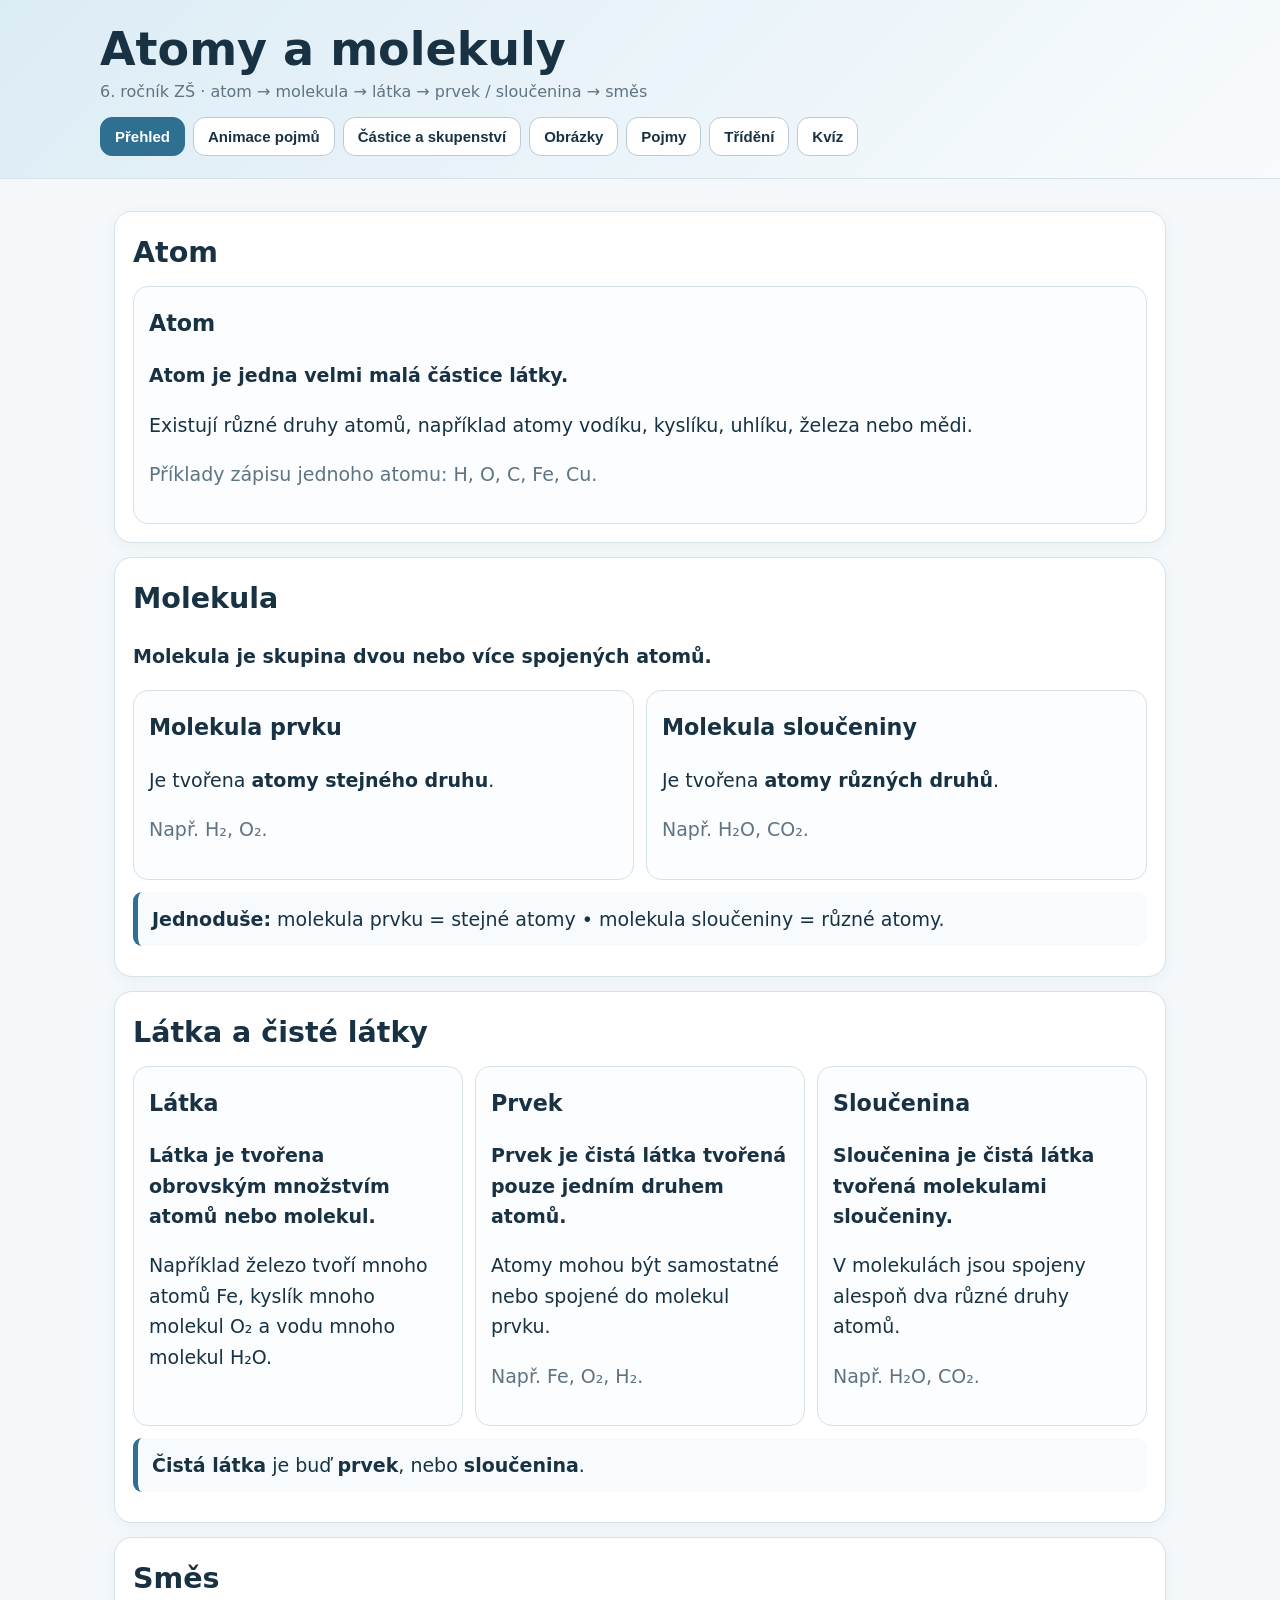
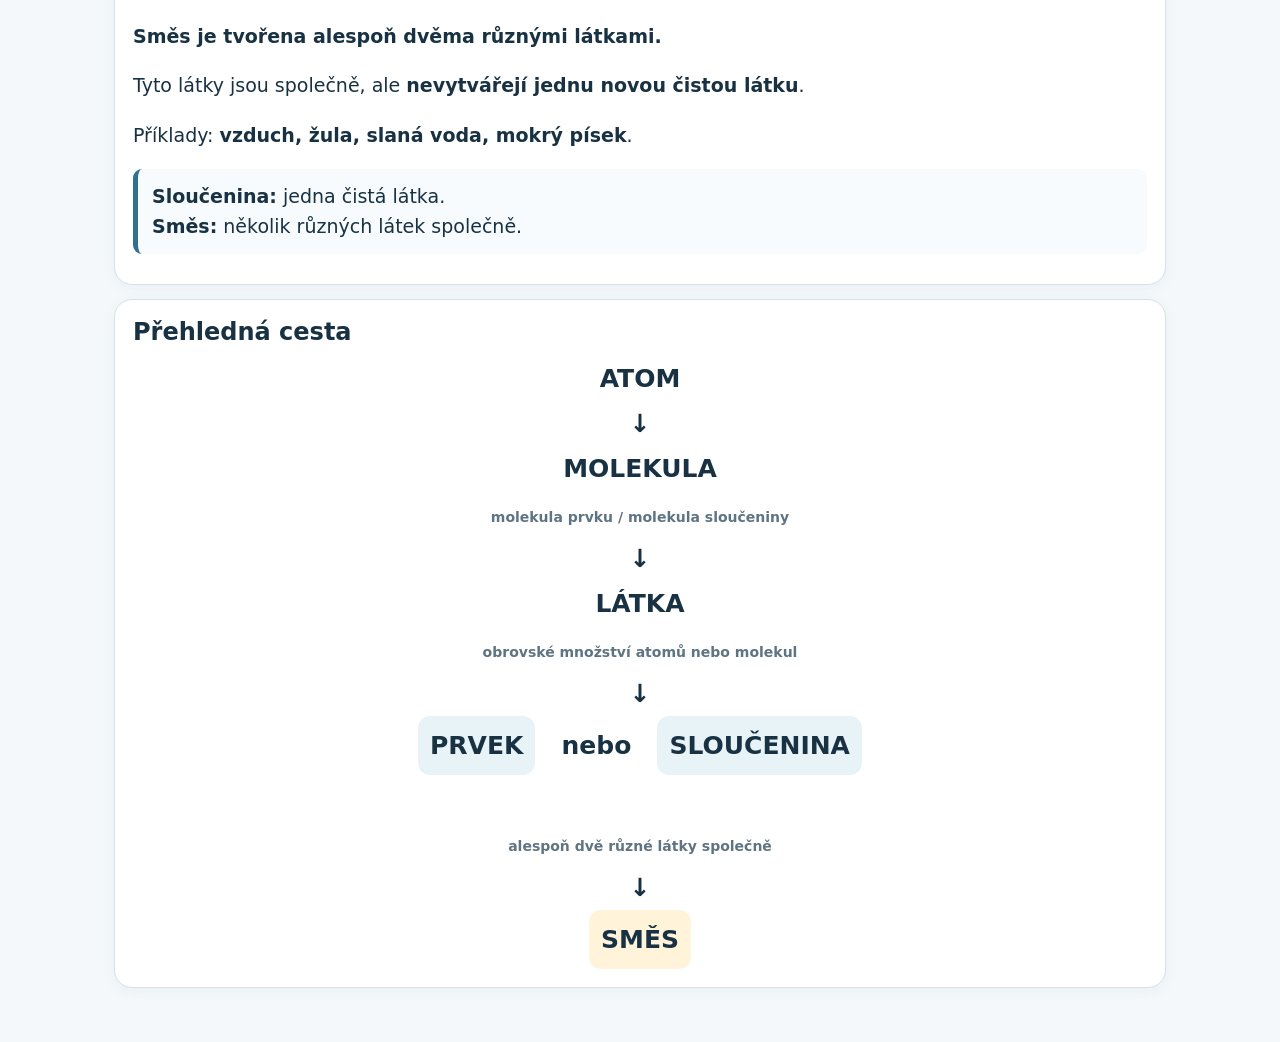
==== commit bf65f64b: "Clarify atoms overview and unambiguous practice" ====
--- a/atomy.html
+++ b/atomy.html
@@ -3,68 +3,193 @@
 <head>
 <meta charset="utf-8">
 <meta name="viewport" content="width=device-width,initial-scale=1">
-<title>Atomy a molekuly – procvičování 6. ročník</title>
-<style>
-:root{--bg:#f4f8fb;--card:#fff;--ink:#183243;--muted:#607684;--line:#d6e1e8;--accent:#2f6f91;--soft:#e8f3f8;--ok:#e8f6ea;--bad:#fdecec;--h:#5aa7d6;--o:#e96f5d;--x:#f2c14e;--metal:#8c9aa6;--bond:#6d8392}
-*{box-sizing:border-box}body{margin:0;font-family:system-ui,-apple-system,"Segoe UI",Arial,sans-serif;background:var(--bg);color:var(--ink)}header{padding:22px 16px;background:linear-gradient(135deg,#dcecf5,#fff);border-bottom:1px solid var(--line)}header .wrap,main{max-width:1050px;margin:auto}h1{margin:0 0 5px;font-size:clamp(29px,5vw,46px)}.subtitle,.muted{color:var(--muted)}nav{display:flex;gap:8px;flex-wrap:wrap;margin-top:16px}button{border:1px solid #b7ccd8;background:#fff;color:var(--ink);padding:10px 13px;border-radius:12px;font-weight:750;cursor:pointer;font-size:15px}button:hover{background:#eef6fa}button.active{background:var(--accent);color:#fff;border-color:var(--accent)}main{padding:16px 14px 42px}.panel{display:none}.panel.active{display:block}.card{background:var(--card);border:1px solid var(--line);border-radius:18px;padding:18px;margin:14px 0;box-shadow:0 3px 14px rgba(30,70,90,.05)}h2{margin-top:0}.grid{display:grid;grid-template-columns:repeat(auto-fit,minmax(225px,1fr));gap:12px}.mini{padding:15px;border:1px solid var(--line);border-radius:15px;background:#fbfdff}.mini h3{margin:0 0 7px}.example{padding:12px 14px;border-left:5px solid var(--accent);background:#f7fbfd;border-radius:9px;margin:10px 0;line-height:1.5}.road{text-align:center;font-weight:800;font-size:clamp(18px,3vw,25px);line-height:1.75}.pill{display:inline-block;padding:7px 12px;border-radius:12px;background:var(--soft)}.concept-buttons,.state-buttons{display:flex;gap:8px;flex-wrap:wrap;margin-bottom:12px}.concept-stage{min-height:330px;border:1px solid var(--line);border-radius:17px;background:#fbfdff;padding:14px;overflow:hidden}.scene{height:220px;position:relative}.atom{position:absolute;border-radius:50%;display:flex;align-items:center;justify-content:center;color:#fff;font-weight:800;box-shadow:0 2px 8px rgba(0,0,0,.12);animation:bob 2.5s ease-in-out infinite}.atom.s{width:32px;height:32px;font-size:12px}.atom.m{width:42px;height:42px}.atom.l{width:50px;height:50px;font-size:17px}.h{background:var(--h)}.o{background:var(--o)}.x{background:var(--x);color:#554000}.metal{background:var(--metal)}.bond{position:absolute;height:8px;background:var(--bond);border-radius:99px;transform-origin:left center}.label{position:absolute;font-size:14px;color:var(--muted);font-weight:750}@keyframes bob{0%,100%{transform:translateY(0)}50%{transform:translateY(-6px)}}.particle-box{height:260px;border:1px solid var(--line);border-radius:17px;background:#fbfdff;position:relative;overflow:hidden}.particle{position:absolute;width:18px;height:18px;border-radius:50%;background:#679ab6;border:2px solid #426f88}.feedback{display:none;margin-top:13px;padding:12px;border-radius:12px}.feedback.ok{display:block;background:var(--ok);border:1px solid #bddfc1}.feedback.bad{display:block;background:var(--bad);border:1px solid #efc5c5}.question{font-size:21px;font-weight:800;margin:10px 0 14px}.answers{display:grid;gap:9px}.answer{text-align:left;width:100%}.row{display:flex;gap:10px;align-items:center;flex-wrap:wrap}.score{margin-left:auto;font-weight:800}table{width:100%;border-collapse:collapse}th,td{border:1px solid var(--line);padding:9px;text-align:center}th{background:#edf6fa}.photo-grid{display:grid;grid-template-columns:repeat(auto-fit,minmax(270px,1fr));gap:14px}.photo-frame{width:100%;height:370px;border:1px solid var(--line);border-radius:16px;background:#fff}.note{font-size:13px;color:var(--muted)}@media(max-width:650px){button{flex:1}.score{width:100%;margin-left:0}.concept-stage{min-height:390px}}
-</style>
+<title>Atomy a molekuly – 6. ročník</title>
+<link rel="stylesheet" href="atomy.css">
 </head>
 <body>
-<header><div class="wrap"><h1>Atomy a molekuly</h1><div class="subtitle">6. ročník ZŠ · atom → molekula → látka → prvek / sloučenina → směs</div><nav>
-<button class="tab active" data-tab="prehled">Přehled</button><button class="tab" data-tab="animace">Animace pojmů</button><button class="tab" data-tab="skupenstvi">Skupenství</button><button class="tab" data-tab="obrazky">Obrázky</button><button class="tab" data-tab="pojmy">Pojmy</button><button class="tab" data-tab="trideni">Třídění</button><button class="tab" data-tab="kviz">Kvíz</button>
-</nav></div></header>
+<header>
+  <div class="wrap">
+    <h1>Atomy a molekuly</h1>
+    <div class="subtitle">6. ročník ZŠ · atom → molekula → látka → prvek / sloučenina → směs</div>
+    <nav>
+      <button class="tab active" data-tab="prehled">Přehled</button>
+      <button class="tab" data-tab="animace">Animace pojmů</button>
+      <button class="tab" data-tab="castice">Částice a skupenství</button>
+      <button class="tab" data-tab="obrazky">Obrázky</button>
+      <button class="tab" data-tab="pojmy">Pojmy</button>
+      <button class="tab" data-tab="trideni">Třídění</button>
+      <button class="tab" data-tab="kviz">Kvíz</button>
+    </nav>
+  </div>
+</header>
+
 <main>
 <section id="prehled" class="panel active">
-<div class="card"><h2>Základní pojmy</h2><div class="grid">
-<div class="mini"><h3>Atom</h3><b>Velmi malá částice látky.</b><p class="muted">Např. atom vodíku H, kyslíku O nebo železa Fe.</p></div>
-<div class="mini"><h3>Molekula</h3><b>Skupina spojených atomů.</b><p class="muted">Atomy v molekule mohou být stejného nebo různého druhu.</p></div>
-<div class="mini"><h3>Molekula prvku</h3><b>Obsahuje atomy stejného druhu.</b><p class="muted">Např. H₂, O₂.</p></div>
-<div class="mini"><h3>Molekula sloučeniny</h3><b>Obsahuje atomy různých druhů.</b><p class="muted">Např. H₂O, CO₂.</p></div>
-<div class="mini"><h3>Látka</h3><b>Je tvořena obrovským množstvím atomů nebo molekul.</b><p class="muted">Např. železo, kyslík, voda.</p></div>
-</div></div>
-<div class="card"><h2>Čisté látky</h2><p><b>Čisté látky jsou buď prvky, nebo sloučeniny.</b></p><div class="grid">
-<div class="mini"><h3>Prvek</h3><p><b>Látka tvořená pouze jedním druhem atomů.</b></p><p>Atomy mohou být samostatné nebo spojené do molekul prvku.</p><p class="muted">Fe · O₂ · H₂</p></div>
-<div class="mini"><h3>Sloučenina</h3><p><b>Látka tvořená částicemi, ve kterých jsou spojeny různé druhy atomů.</b></p><p>V tomto úvodu ji znázorňujeme molekulami sloučeniny.</p><p class="muted">H₂O · CO₂</p></div>
-</div><div class="example"><b>Prvek</b> = jeden druh atomů. <b>Sloučenina</b> = různé druhy atomů spojené v jedné čisté látce.</div></div>
-<div class="card"><h2>Směs</h2><p><b>Směs je tvořena alespoň dvěma různými látkami.</b></p><p>Tyto látky jsou společně, ale <b>nevytvářejí jednu novou čistou látku</b>.</p><p>Příklady: <b>vzduch, žula, slaná voda, mokrý písek</b>.</p><div class="example"><b>Sloučenina:</b> jedna čistá látka.<br><b>Směs:</b> několik různých látek společně.</div></div>
-<div class="card"><h2>Přehledná cesta</h2><div class="road">ATOM<br>↓<br>MOLEKULA<br><span class="muted" style="font-size:14px">molekula prvku / molekula sloučeniny</span><br>↓<br>LÁTKA<br>↓<br><span class="pill">PRVEK</span> &nbsp; nebo &nbsp; <span class="pill">SLOUČENINA</span><br><br><span class="muted" style="font-size:14px">alespoň dvě různé látky společně</span><br>↓<br><span class="pill">SMĚS</span></div></div>
+  <div class="card big">
+    <h2>Atom</h2>
+    <div class="grid one">
+      <div class="mini">
+        <h3>Atom</h3>
+        <p><b>Atom je jedna velmi malá částice látky.</b></p>
+        <p>Existují různé druhy atomů, například atomy vodíku, kyslíku, uhlíku, železa nebo mědi.</p>
+        <p class="small">Příklady zápisu jednoho atomu: H, O, C, Fe, Cu.</p>
+      </div>
+    </div>
+  </div>
+
+  <div class="card big">
+    <h2>Molekula</h2>
+    <p><b>Molekula je skupina dvou nebo více spojených atomů.</b></p>
+    <div class="grid">
+      <div class="mini">
+        <h3>Molekula prvku</h3>
+        <p>Je tvořena <b>atomy stejného druhu</b>.</p>
+        <p class="small">Např. H₂, O₂.</p>
+      </div>
+      <div class="mini">
+        <h3>Molekula sloučeniny</h3>
+        <p>Je tvořena <b>atomy různých druhů</b>.</p>
+        <p class="small">Např. H₂O, CO₂.</p>
+      </div>
+    </div>
+    <div class="example"><b>Jednoduše:</b> molekula prvku = stejné atomy • molekula sloučeniny = různé atomy.</div>
+  </div>
+
+  <div class="card big">
+    <h2>Látka a čisté látky</h2>
+    <div class="grid three">
+      <div class="mini">
+        <h3>Látka</h3>
+        <p><b>Látka je tvořena obrovským množstvím atomů nebo molekul.</b></p>
+        <p>Například železo tvoří mnoho atomů Fe, kyslík mnoho molekul O₂ a vodu mnoho molekul H₂O.</p>
+      </div>
+      <div class="mini">
+        <h3>Prvek</h3>
+        <p><b>Prvek je čistá látka tvořená pouze jedním druhem atomů.</b></p>
+        <p>Atomy mohou být samostatné nebo spojené do molekul prvku.</p>
+        <p class="small">Např. Fe, O₂, H₂.</p>
+      </div>
+      <div class="mini">
+        <h3>Sloučenina</h3>
+        <p><b>Sloučenina je čistá látka tvořená molekulami sloučeniny.</b></p>
+        <p>V molekulách jsou spojeny alespoň dva různé druhy atomů.</p>
+        <p class="small">Např. H₂O, CO₂.</p>
+      </div>
+    </div>
+    <div class="example"><b>Čistá látka</b> je buď <b>prvek</b>, nebo <b>sloučenina</b>.</div>
+  </div>
+
+  <div class="card big">
+    <h2>Směs</h2>
+    <p><b>Směs je tvořena alespoň dvěma různými látkami.</b></p>
+    <p>Tyto látky jsou společně, ale <b>nevytvářejí jednu novou čistou látku</b>.</p>
+    <p>Příklady: <b>vzduch, žula, slaná voda, mokrý písek</b>.</p>
+    <div class="example"><b>Sloučenina:</b> jedna čistá látka.<br><b>Směs:</b> několik různých látek společně.</div>
+  </div>
+
+  <div class="card">
+    <h2>Přehledná cesta</h2>
+    <div class="road">
+      ATOM<br>↓<br>
+      MOLEKULA<br><span>molekula prvku / molekula sloučeniny</span><br>↓<br>
+      LÁTKA<br><span>obrovské množství atomů nebo molekul</span><br>↓<br>
+      <b class="pill">PRVEK</b> &nbsp; nebo &nbsp; <b class="pill">SLOUČENINA</b><br><br>
+      <span>alespoň dvě různé látky společně</span><br>↓<br><b class="pill warm">SMĚS</b>
+    </div>
+  </div>
 </section>
 
-<section id="animace" class="panel"><div class="card"><h2>Animace pojmů</h2><p>Klikni na pojem a sleduj jednoduchý model.</p><div class="concept-buttons">
-<button onclick="showConcept('atom')">Atom</button><button onclick="showConcept('molecule')">Molekula</button><button onclick="showConcept('molElement')">Molekula prvku</button><button onclick="showConcept('molCompound')">Molekula sloučeniny</button><button onclick="showConcept('substance')">Látka</button><button onclick="showConcept('element')">Prvek</button><button onclick="showConcept('compound')">Sloučenina</button><button onclick="showConcept('mixture')">Směs</button>
-</div><div class="concept-stage" id="conceptStage"></div></div></section>
+<section id="animace" class="panel">
+  <div class="card">
+    <h2>Animace pojmů</h2>
+    <p>Klikni na pojem a podívej se na jednoduchý model.</p>
+    <div class="concept-buttons">
+      <button onclick="showConcept('atom')">Atom</button>
+      <button onclick="showConcept('molecule')">Molekula</button>
+      <button onclick="showConcept('moleculeElement')">Molekula prvku</button>
+      <button onclick="showConcept('moleculeCompound')">Molekula sloučeniny</button>
+      <button onclick="showConcept('substance')">Látka</button>
+      <button onclick="showConcept('element')">Prvek</button>
+      <button onclick="showConcept('compound')">Sloučenina</button>
+      <button onclick="showConcept('mixture')">Směs</button>
+    </div>
+    <div class="concept-stage" id="conceptStage"></div>
+    <div class="legend">
+      <span><i class="dot hdot"></i>vodík</span>
+      <span><i class="dot odot"></i>kyslík</span>
+      <span><i class="dot mdot"></i>kov / jiný atom</span>
+    </div>
+  </div>
+</section>
 
-<section id="skupenstvi" class="panel"><div class="card"><h2>Částice v různých skupenstvích</h2><div class="state-buttons"><button onclick="setState('solid')">Pevné</button><button onclick="setState('liquid')">Kapalné</button><button onclick="setState('gas')">Plynné</button></div><div class="particle-box" id="particleBox"></div><p id="stateNote" class="muted" style="font-weight:750"></p></div><div class="card"><table><tr><th>Skupenství</th><th>Částice</th><th>Pohyb</th></tr><tr><td>Pevné</td><td>těsně u sebe</td><td>kmitají kolem svých poloh</td></tr><tr><td>Kapalné</td><td>blízko u sebe</td><td>mohou se navzájem posouvat</td></tr><tr><td>Plynné</td><td>daleko od sebe</td><td>pohybují se volně</td></tr></table></div></section>
+<section id="castice" class="panel">
+  <div class="card">
+    <h2>Částice v různých skupenstvích</h2>
+    <div class="state-buttons">
+      <button onclick="setState('solid')">Pevné</button>
+      <button onclick="setState('liquid')">Kapalné</button>
+      <button onclick="setState('gas')">Plynné</button>
+    </div>
+    <div id="particleBox" class="particle-box"></div>
+    <p id="stateNote" class="state-note"></p>
+  </div>
+  <div class="card">
+    <table>
+      <tr><th>Skupenství</th><th>Částice</th><th>Pohyb</th></tr>
+      <tr><td>Pevné</td><td>těsně u sebe</td><td>kmitají kolem svých poloh</td></tr>
+      <tr><td>Kapalné</td><td>blízko u sebe</td><td>mohou se navzájem posouvat</td></tr>
+      <tr><td>Plynné</td><td>daleko od sebe</td><td>pohybují se volně</td></tr>
+    </table>
+  </div>
+</section>
 
-<section id="obrazky" class="panel"><div class="card"><h2>Skutečné fotografie pod mikroskopem</h2><p>Nejdřív hádej, co je na obrázku. Potom v rámečku rozbal vysvětlení.</p><div class="photo-grid" id="photoGrid"></div><p class="note">Fotografie se načítají z Wikimedia Commons a vyžadují připojení k internetu.</p></div></section>
+<section id="obrazky" class="panel">
+  <div class="card">
+    <h2>Fotografie pod mikroskopem</h2>
+    <p>Každá fotografie je vložena do samostatného iframe. Nejdřív zkus hádat, co vidíš, a potom rozbal vysvětlení.</p>
+    <div id="photoGrid" class="photo-grid"></div>
+    <p class="small">Fotografie se načítají z Wikimedia Commons, takže tato část potřebuje připojení k internetu.</p>
+  </div>
+</section>
 
-<section id="pojmy" class="panel"><div class="card"><div class="row"><h2 style="margin:0">Co znamená pojem?</h2><div id="termScore" class="score">0 / 0</div></div><div id="termQ" class="question"></div><div id="termA" class="answers"></div><div id="termF" class="feedback"></div><div style="margin-top:13px"><button onclick="nextTerm()">Další otázka</button></div></div></section>
+<section id="pojmy" class="panel">
+  <div class="card">
+    <div class="row"><h2>Co znamená pojem?</h2><div id="termScore" class="score">0 / 0</div></div>
+    <div id="termQuestion" class="question"></div>
+    <div id="termAnswers" class="answers"></div>
+    <div id="termFeedback" class="feedback"></div>
+    <button class="next" onclick="nextTerm()">Další otázka</button>
+  </div>
+</section>
 
-<section id="trideni" class="panel"><div class="card"><h2>Zařaď správně</h2><div id="sortItem" class="question"></div><div class="grid"><button onclick="sortAnswer('atom')">Atom</button><button onclick="sortAnswer('molPrvek')">Molekula prvku</button><button onclick="sortAnswer('molSlouc')">Molekula sloučeniny</button><button onclick="sortAnswer('latka')">Látka</button><button onclick="sortAnswer('prvek')">Prvek</button><button onclick="sortAnswer('slouc')">Sloučenina</button><button onclick="sortAnswer('smes')">Směs</button></div><div id="sortF" class="feedback"></div><div class="row" style="margin-top:13px"><button onclick="nextSort()">Další</button><div id="sortScore" class="score">0 / 0</div></div></div></section>
+<section id="trideni" class="panel">
+  <div class="card">
+    <h2>Zařaď správně</h2>
+    <p>Zařaď <b>přesně popsanou částici nebo látku</b> do nejpřesnější skupiny. Samotné názvy jako „měď“ nebo „voda“ tu nepoužíváme, protože mohou označovat různé úrovně popisu.</p>
+    <div id="sortItem" class="question"></div>
+    <div class="sort-buttons">
+      <button onclick="sortAnswer('atom')">Atom</button>
+      <button onclick="sortAnswer('molPrvek')">Molekula prvku</button>
+      <button onclick="sortAnswer('molSloucenina')">Molekula sloučeniny</button>
+      <button onclick="sortAnswer('prvek')">Prvek</button>
+      <button onclick="sortAnswer('sloucenina')">Sloučenina</button>
+      <button onclick="sortAnswer('smes')">Směs</button>
+    </div>
+    <div id="sortFeedback" class="feedback"></div>
+    <div class="row bottom"><button onclick="nextSort()">Další</button><div id="sortScore" class="score">0 / 0</div></div>
+  </div>
+</section>
 
-<section id="kviz" class="panel"><div class="card"><div class="row"><h2 style="margin:0">Závěrečný kvíz</h2><div id="quizScore" class="score">0 / 0</div></div><div id="quizQ" class="question"></div><div id="quizA" class="answers"></div><div id="quizF" class="feedback"></div><div class="row" style="margin-top:13px"><button onclick="nextQuiz()">Další otázka</button><button onclick="resetQuiz()">Začít znovu</button></div></div></section>
+<section id="kviz" class="panel">
+  <div class="card">
+    <div class="row"><h2>Závěrečný kvíz</h2><div id="quizScore" class="score">0 / 0</div></div>
+    <div id="quizQuestion" class="question"></div>
+    <div id="quizAnswers" class="answers"></div>
+    <div id="quizFeedback" class="feedback"></div>
+    <div class="row bottom"><button onclick="nextQuiz()">Další otázka</button><button onclick="resetQuiz()">Začít znovu</button></div>
+  </div>
+</section>
 </main>
-<script>
-const tabs=[...document.querySelectorAll('.tab')];tabs.forEach(b=>b.onclick=()=>{tabs.forEach(x=>x.classList.remove('active'));document.querySelectorAll('.panel').forEach(x=>x.classList.remove('active'));b.classList.add('active');document.getElementById(b.dataset.tab).classList.add('active')});
-const A=(cls,x,y,size='m',txt='')=>`<div class="atom ${cls} ${size}" style="left:${x}px;top:${y}px">${txt}</div>`;const B=(x,y,w,a=0)=>`<div class="bond" style="left:${x}px;top:${y}px;width:${w}px;transform:rotate(${a}deg)"></div>`;const L=(txt,x,y)=>`<div class="label" style="left:${x}px;top:${y}px">${txt}</div>`;
-function water(x,y){return B(x+18,y+25,40,-30)+B(x+22,y+29,45,0)+A('o',x,y,'m','O')+A('h',x+45,y-22,'s','H')+A('h',x+70,y,'s','H')}
-const concepts={
-atom:['Atom','<b>Atom</b> je jedna velmi malá částice látky.',()=>`<div class="scene">${A('h',210,78,'l','H')}${L('jeden atom',192,145)}</div>`],
-molecule:['Molekula','<b>Molekula</b> je skupina spojených atomů.',()=>`<div class="scene">${B(180,104,65)}${A('h',152,82,'l','H')}${A('h',225,82,'l','H')}${L('spojené atomy = molekula',142,150)}</div>`],
-molElement:['Molekula prvku','Je tvořena atomy <b>stejného druhu</b>.',()=>`<div class="scene">${B(180,104,65)}${A('o',152,82,'l','O')}${A('o',225,82,'l','O')}${L('O₂ = stejné atomy',166,150)}</div>`],
-molCompound:['Molekula sloučeniny','Je tvořena atomy <b>různých druhů</b>.',()=>`<div class="scene">${water(160,82)}${L('H₂O = různé atomy',165,155)}</div>`],
-substance:['Látka','<b>Látku</b> tvoří obrovské množství atomů nebo molekul.',()=>`<div class="scene">${B(75,82,40)}${A('o',52,64,'m','O')}${A('o',100,64,'m','O')}${B(205,82,40)}${A('o',182,64,'m','O')}${A('o',230,64,'m','O')}${B(335,82,40)}${A('o',312,64,'m','O')}${A('o',360,64,'m','O')}${B(140,152,40)}${A('o',117,134,'m','O')}${A('o',165,134,'m','O')}${B(270,152,40)}${A('o',247,134,'m','O')}${A('o',295,134,'m','O')}${L('velké množství stejných částic',120,195)}</div>`],
-element:['Prvek','<b>Prvek</b> je látka tvořená pouze jedním druhem atomů.',()=>`<div class="scene">${L('samostatné stejné atomy',25,12)}${A('metal',40,60,'m','Fe')}${A('metal',95,92,'m','Fe')}${A('metal',55,132,'m','Fe')}${L('nebo molekuly prvku',280,12)}${B(310,82,45)}${A('h',285,64,'m','H')}${A('h',337,64,'m','H')}${B(310,145,45)}${A('h',285,127,'m','H')}${A('h',337,127,'m','H')}</div>`],
-compound:['Sloučenina','<b>Sloučeninu</b> v tomto úvodu znázorňujeme velkým množstvím stejných molekul sloučeniny.',()=>`<div class="scene">${water(35,95)}${water(165,95)}${water(295,95)}${L('stejné molekuly H₂O',135,177)}</div>`],
-mixture:['Směs','<b>Směs</b> obsahuje alespoň dvě různé látky. Nevytvářejí jednu novou čistou látku.',()=>`<div class="scene">${L('látka A',35,15)}${B(65,88,42)}${A('h',40,70,'m','H')}${A('h',90,70,'m','H')}${B(65,150,42)}${A('h',40,132,'m','H')}${A('h',90,132,'m','H')}${L('+',203,92)}${L('látka B',305,15)}${water(300,82)}${L('různé látky společně = směs',120,190)}</div>`]
-};
-function showConcept(k){const d=concepts[k];document.getElementById('conceptStage').innerHTML=`<h3>${d[0]}</h3><p style="font-size:18px;line-height:1.5">${d[1]}</p>${d[2]()}`}showConcept('atom');
-let particleTimer;function setState(s){clearInterval(particleTimer);const box=document.getElementById('particleBox');box.innerHTML='';const W=box.clientWidth,H=box.clientHeight,arr=[],n=s==='gas'?20:35;for(let i=0;i<n;i++){const p=document.createElement('div');p.className='particle';let x,y,vx,vy;if(s==='solid'){x=25+(i%7)*45;y=25+Math.floor(i/7)*42;vx=(Math.random()-.5)*.6;vy=(Math.random()-.5)*.6}else if(s==='liquid'){x=15+Math.random()*(W-45);y=H*.42+Math.random()*(H*.5-25);vx=(Math.random()-.5)*1.5;vy=(Math.random()-.5)*1.1}else{x=10+Math.random()*(W-35);y=10+Math.random()*(H-35);vx=(Math.random()-.5)*3;vy=(Math.random()-.5)*3}p.style.left=x+'px';p.style.top=y+'px';box.appendChild(p);arr.push({p,x,y,vx,vy,x0:x,y0:y})}document.getElementById('stateNote').textContent={solid:'Částice jsou těsně u sebe a kmitají kolem svých poloh.',liquid:'Částice jsou blízko u sebe, ale mohou se navzájem posouvat.',gas:'Částice jsou daleko od sebe a pohybují se volně.'}[s];particleTimer=setInterval(()=>{const w=box.clientWidth,h=box.clientHeight;arr.forEach(a=>{if(s==='solid'){a.x=a.x0+Math.sin(Date.now()/120+a.x0)*2.5;a.y=a.y0+Math.cos(Date.now()/130+a.y0)*2.5}else{a.x+=a.vx;a.y+=a.vy;if(a.x<2||a.x>w-21)a.vx*=-1;if(a.y<2||a.y>h-21)a.vy*=-1;if(s==='liquid'&&a.y<h*.38){a.y=h*.38;a.vy=Math.abs(a.vy)}}a.p.style.left=a.x+'px';a.p.style.top=a.y+'px'})},30)}setTimeout(()=>setState('solid'),50);
-const photos=[['Krystaly cukru','https://upload.wikimedia.org/wikipedia/commons/thumb/3/3b/Sugar_crystals_under_the_microscope.jpg/960px-Sugar_crystals_under_the_microscope.jpg','Pod mikroskopem jsou vidět jednotlivé krystaly cukru.'],['Krystaly soli','https://upload.wikimedia.org/wikipedia/commons/thumb/4/46/Salt_crystals_under_the_microscope.jpg/960px-Salt_crystals_under_the_microscope.jpg','Porovnej tvar krystalů soli s cukrem.'],['Papír pod mikroskopem','https://upload.wikimedia.org/wikipedia/commons/9/9d/Tissue_paper_under_a_microscope.jpg','Při zvětšení jsou vidět propletená vlákna papíru.'],['Žula pod mikroskopem','https://upload.wikimedia.org/wikipedia/commons/thumb/3/35/%D0%93%D1%80%D0%B0%D0%BD%D0%B8%D1%82_%D0%BF%D0%BE%D0%B4_%D0%BC%D0%B8%D0%BA%D1%80%D0%BE%D1%81%D0%BA%D0%BE%D0%BF%D0%BE%D0%BC.jpg/960px-%D0%93%D1%80%D0%B0%D0%BD%D0%B8%D1%82_%D0%BF%D0%BE%D0%B4_%D0%BC%D0%B8%D0%BA%D1%80%D0%BE%D1%81%D0%BA%D0%BE%D0%BF%D0%BE%D0%BC.jpg','Žula je směs několika minerálů.']];
-function photoDoc(t,u,d){return `<!doctype html><html lang="cs"><meta charset="utf-8"><style>body{margin:0;font:14px Arial;color:#183243}figure{margin:0;padding:10px}img{width:100%;height:270px;object-fit:contain;background:#111;border-radius:12px}details{margin-top:10px;padding:8px;border:1px solid #d6e1e8;border-radius:10px;background:#f7fbfd}summary{font-weight:bold;cursor:pointer}</style><figure><img src="${u}" alt="${t}"><details><summary>Co na obrázku vidíš?</summary><p><b>${t}</b></p><p>${d}</p><p>Zdroj: Wikimedia Commons</p></details></figure></html>`}const grid=document.getElementById('photoGrid');photos.forEach(p=>{const f=document.createElement('iframe');f.className='photo-frame';f.loading='lazy';f.title=p[0];f.srcdoc=photoDoc(...p);grid.appendChild(f)});
-const terms=[['Co je atom?',['Velmi malá částice látky','Směs několika látek','Velká skupina těles'],0,'Atom je velmi malá částice látky.'],['Co je molekula?',['Skupina spojených atomů','Jedna celá látka','Jeden prvek bez atomů'],0,'Molekula je skupina spojených atomů.'],['Co je molekula prvku?',['Molekula ze stejných druhů atomů','Molekula z různých druhů atomů','Směs'],0,'Např. H₂ nebo O₂.'],['Co je látka?',['Obrovské množství atomů nebo molekul','Jeden jediný atom','Pouze směs'],0,'Látku tvoří obrovské množství částic.'],['Co je prvek?',['Látka tvořená jedním druhem atomů','Směs látek','Vždy dvě různé molekuly'],0,'Prvek obsahuje jeden druh atomů.'],['Co je sloučenina?',['Jedna čistá látka s různými druhy spojených atomů','Několik různých látek společně','Jeden druh atomů'],0,'Sloučenina je jedna čistá látka.'],['Co je směs?',['Alespoň dvě různé látky společně','Jeden atom','Samé stejné molekuly vody'],0,'Směs obsahuje alespoň dvě různé látky.']];let ti=-1,tr=0,tt=0,tl=false;function nextTerm(){ti=(ti+1)%terms.length;tl=false;const q=terms[ti];termQ.textContent=q[0];termA.innerHTML='';q[1].forEach((x,i)=>{const b=document.createElement('button');b.className='answer';b.textContent=x;b.onclick=()=>answerTerm(i);termA.appendChild(b)});termF.className='feedback'}function answerTerm(i){if(tl)return;tl=true;tt++;const q=terms[ti];if(i===q[2]){tr++;termF.className='feedback ok';termF.textContent='Správně. '+q[3]}else{termF.className='feedback bad';termF.textContent='Ještě ne. '+q[3]}termScore.textContent=tr+' / '+tt}nextTerm();
-const sorts=[['H','atom'],['O₂','molPrvek'],['H₂','molPrvek'],['H₂O','molSlouc'],['CO₂','molSlouc'],['velké množství molekul O₂','latka'],['měď','prvek'],['kyslík','prvek'],['voda','slouc'],['oxid uhličitý','slouc'],['vzduch','smes'],['žula','smes'],['slaná voda','smes']];const names={atom:'atom',molPrvek:'molekula prvku',molSlouc:'molekula sloučeniny',latka:'látka',prvek:'prvek',slouc:'sloučenina',smes:'směs'};let si=-1,sr=0,st=0,sl=false;function nextSort(){si=(si+1)%sorts.length;sl=false;sortItem.textContent=sorts[si][0];sortF.className='feedback'}function sortAnswer(x){if(sl)return;sl=true;st++;if(x===sorts[si][1]){sr++;sortF.className='feedback ok';sortF.textContent='Správně.'}else{sortF.className='feedback bad';sortF.textContent='Správně je: '+names[sorts[si][1]]+'.'}sortScore.textContent=sr+' / '+st}nextSort();
-const quizzes=[['Která možnost je atom?',['H','H₂','H₂O'],0,'H označuje jeden atom vodíku.'],['Která možnost je molekula prvku?',['O₂','CO₂','voda'],0,'O₂ tvoří stejné atomy kyslíku.'],['Která možnost je molekula sloučeniny?',['Fe','H₂O','O₂'],1,'H₂O obsahuje různé druhy atomů.'],['Čistá látka je…',['prvek nebo sloučenina','vždy směs','jen prvek'],0,'Čisté látky dělíme na prvky a sloučeniny.'],['Co platí pro prvek?',['Obsahuje jeden druh atomů','Obsahuje vždy dvě různé látky','Je vždy směsí'],0,'Prvek obsahuje jeden druh atomů.'],['Co platí pro sloučeninu?',['Je jedna čistá látka s různými druhy spojených atomů','Je několik různých látek společně','Je pouze jeden atom'],0,'Sloučenina je jedna čistá látka.'],['Co platí pro směs?',['Obsahuje alespoň dvě různé látky','Je vždy jedna čistá látka','Obsahuje jen jeden druh atomů'],0,'Směs obsahuje více různých látek.'],['Co je H₂?',['atom','molekula prvku','směs'],1,'H₂ je molekula prvku vodíku.'],['Který příklad je směs?',['vzduch','kyslík','voda'],0,'Vzduch je směs několika plynů.']];let qi=-1,qr=0,qt=0,ql=false;function nextQuiz(){qi=(qi+1)%quizzes.length;ql=false;const q=quizzes[qi];quizQ.textContent=(qi+1)+'. '+q[0];quizA.innerHTML='';q[1].forEach((x,i)=>{const b=document.createElement('button');b.className='answer';b.textContent=x;b.onclick=()=>answerQuiz(i);quizA.appendChild(b)});quizF.className='feedback'}function answerQuiz(i){if(ql)return;ql=true;qt++;const q=quizzes[qi];if(i===q[2]){qr++;quizF.className='feedback ok';quizF.textContent='Správně. '+q[3]}else{quizF.className='feedback bad';quizF.textContent='Nesprávně. '+q[3]}quizScore.textContent=qr+' / '+qt}function resetQuiz(){qi=-1;qr=0;qt=0;quizScore.textContent='0 / 0';nextQuiz()}nextQuiz();
-</script>
+<script src="atomy.js"></script>
 </body>
-</html>+</html>
--- a/atomy.css
+++ b/atomy.css
@@ -0,0 +1,10 @@
+:root{--bg:#f4f8fb;--card:#fff;--ink:#183243;--muted:#5f7482;--accent:#2f6f91;--soft:#e8f3f8;--ok:#e8f5ea;--bad:#fdecec;--line:#d6e1e8;--h:#5aa7d6;--o:#e96f5d;--metal:#8a9aaa;--bond:#6d8392}
+*{box-sizing:border-box}body{margin:0;font-family:system-ui,-apple-system,Segoe UI,Roboto,Arial,sans-serif;background:var(--bg);color:var(--ink)}
+header{background:linear-gradient(135deg,#dcecf5,#f8fbfd);border-bottom:1px solid var(--line);padding:22px 16px}.wrap,main{max-width:1080px;margin:auto}h1{margin:0 0 6px;font-size:clamp(28px,5vw,46px)}.subtitle,.small{color:var(--muted)}
+nav,.concept-buttons,.state-buttons,.sort-buttons,.row{display:flex;gap:8px;flex-wrap:wrap;align-items:center}nav{margin-top:16px}button{border:1px solid #b8ccd8;background:#fff;color:var(--ink);padding:10px 14px;border-radius:12px;font-weight:700;cursor:pointer;font-size:15px}button:hover{background:#eef6fa}button.active{background:var(--accent);color:#fff;border-color:var(--accent)}
+main{padding:18px 14px 40px}.panel{display:none}.panel.active{display:block}.card{background:var(--card);border:1px solid var(--line);border-radius:18px;padding:18px;margin:14px 0;box-shadow:0 3px 14px rgba(30,70,90,.05)}.big{font-size:19px;line-height:1.6}h2{margin:0 0 10px}h3{margin:4px 0 8px}.grid{display:grid;grid-template-columns:repeat(auto-fit,minmax(235px,1fr));gap:12px}.grid.one{grid-template-columns:minmax(0,1fr)}.mini{padding:15px;border:1px solid var(--line);border-radius:15px;background:#fbfdff}.example{padding:12px 14px;border-left:5px solid var(--accent);background:#f7fbfd;border-radius:9px;margin:12px 0}.road{text-align:center;font-size:clamp(18px,3vw,25px);line-height:1.8;font-weight:800}.road span{font-size:14px;color:var(--muted)}.pill{display:inline-block;padding:7px 12px;border-radius:12px;background:var(--soft)}.pill.warm{background:#fff3da}
+.score{margin-left:auto;font-weight:800}.question{font-size:22px;font-weight:800;margin:12px 0 16px}.answers{display:grid;gap:10px}.answer{width:100%;text-align:left}.feedback{display:none;margin-top:14px;padding:12px;border-radius:12px}.feedback.ok{display:block;background:var(--ok);border:1px solid #b9dfbf}.feedback.bad{display:block;background:var(--bad);border:1px solid #efc3c3}.next,.bottom{margin-top:14px}
+.concept-stage{min-height:320px;background:#fbfdff;border:1px solid var(--line);border-radius:18px;padding:12px;position:relative;overflow:hidden}.scene{position:relative;height:220px;margin-top:8px}.atom{position:absolute;border-radius:50%;display:flex;align-items:center;justify-content:center;color:#fff;font-weight:800;box-shadow:0 2px 8px rgba(0,0,0,.12);animation:float 2.6s ease-in-out infinite}.atom.s{width:34px;height:34px;font-size:13px}.atom.m{width:42px;height:42px;font-size:14px}.atom.l{width:50px;height:50px;font-size:17px}.atom.h{background:var(--h)}.atom.o{background:var(--o)}.atom.metal{background:var(--metal)}.bond{position:absolute;height:8px;background:var(--bond);border-radius:999px;transform-origin:left center}.label{position:absolute;font-size:14px;color:var(--muted);font-weight:700}.concept-desc{font-size:18px;line-height:1.55}.legend{display:flex;gap:14px;flex-wrap:wrap;margin-top:10px;color:var(--muted);font-size:14px}.legend span{display:flex;gap:6px;align-items:center}.dot{width:14px;height:14px;border-radius:50%;display:inline-block}.hdot{background:var(--h)}.odot{background:var(--o)}.mdot{background:var(--metal)}@keyframes float{0%,100%{transform:translateY(0)}50%{transform:translateY(-6px)}}
+.particle-box{height:260px;background:#fbfdff;border:1px solid var(--line);border-radius:16px;position:relative;overflow:hidden}.particle{position:absolute;width:18px;height:18px;border-radius:50%;background:#679ab6;border:2px solid #426f88}.state-note{font-weight:700;color:var(--muted)}table{width:100%;border-collapse:collapse}th,td{border:1px solid var(--line);padding:9px;text-align:center}th{background:#edf6fa}
+.photo-grid{display:grid;grid-template-columns:repeat(auto-fit,minmax(285px,1fr));gap:14px}.photo-frame{width:100%;height:390px;border:1px solid var(--line);border-radius:16px;background:#fff}.sort-buttons{display:grid;grid-template-columns:repeat(3,minmax(0,1fr))}
+@media(max-width:700px){button{flex:1}.score{width:100%;margin-left:0}.sort-buttons{grid-template-columns:1fr 1fr}.concept-stage{min-height:380px}.grid.three{grid-template-columns:1fr}}
